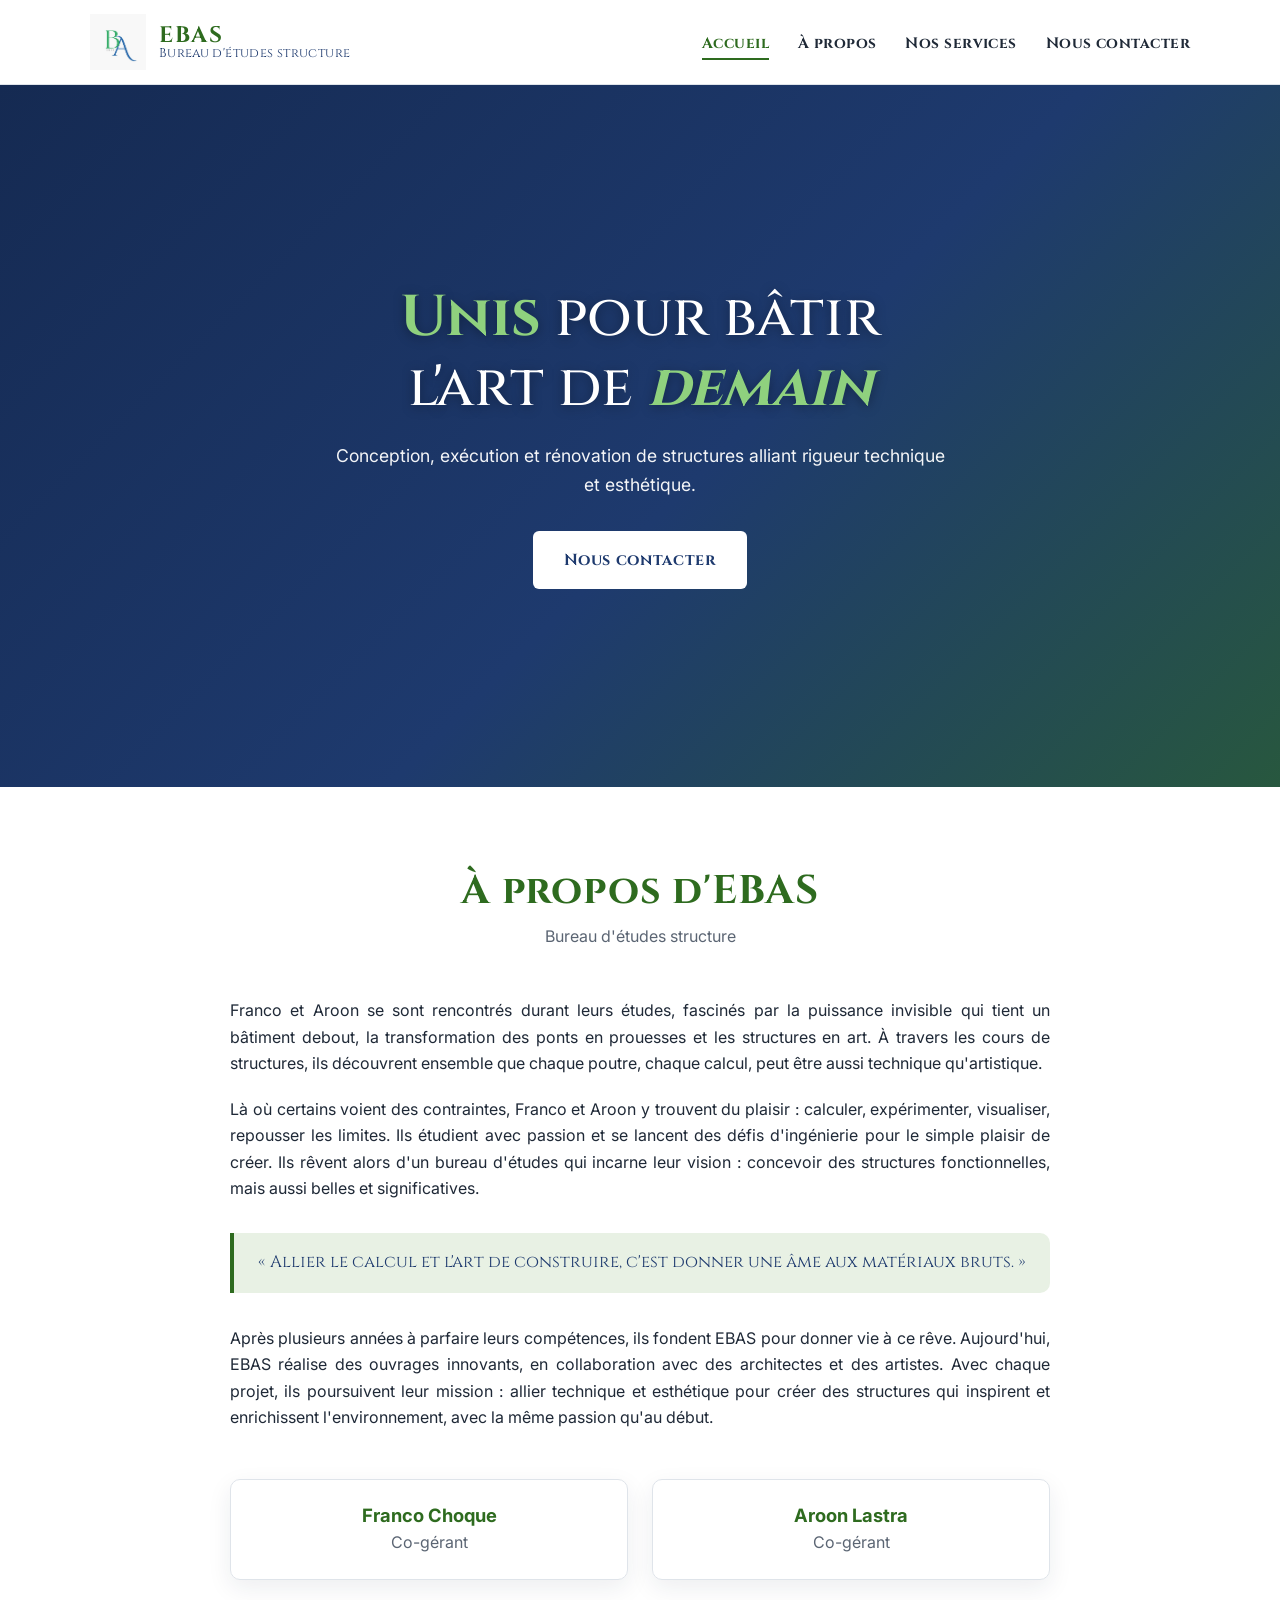
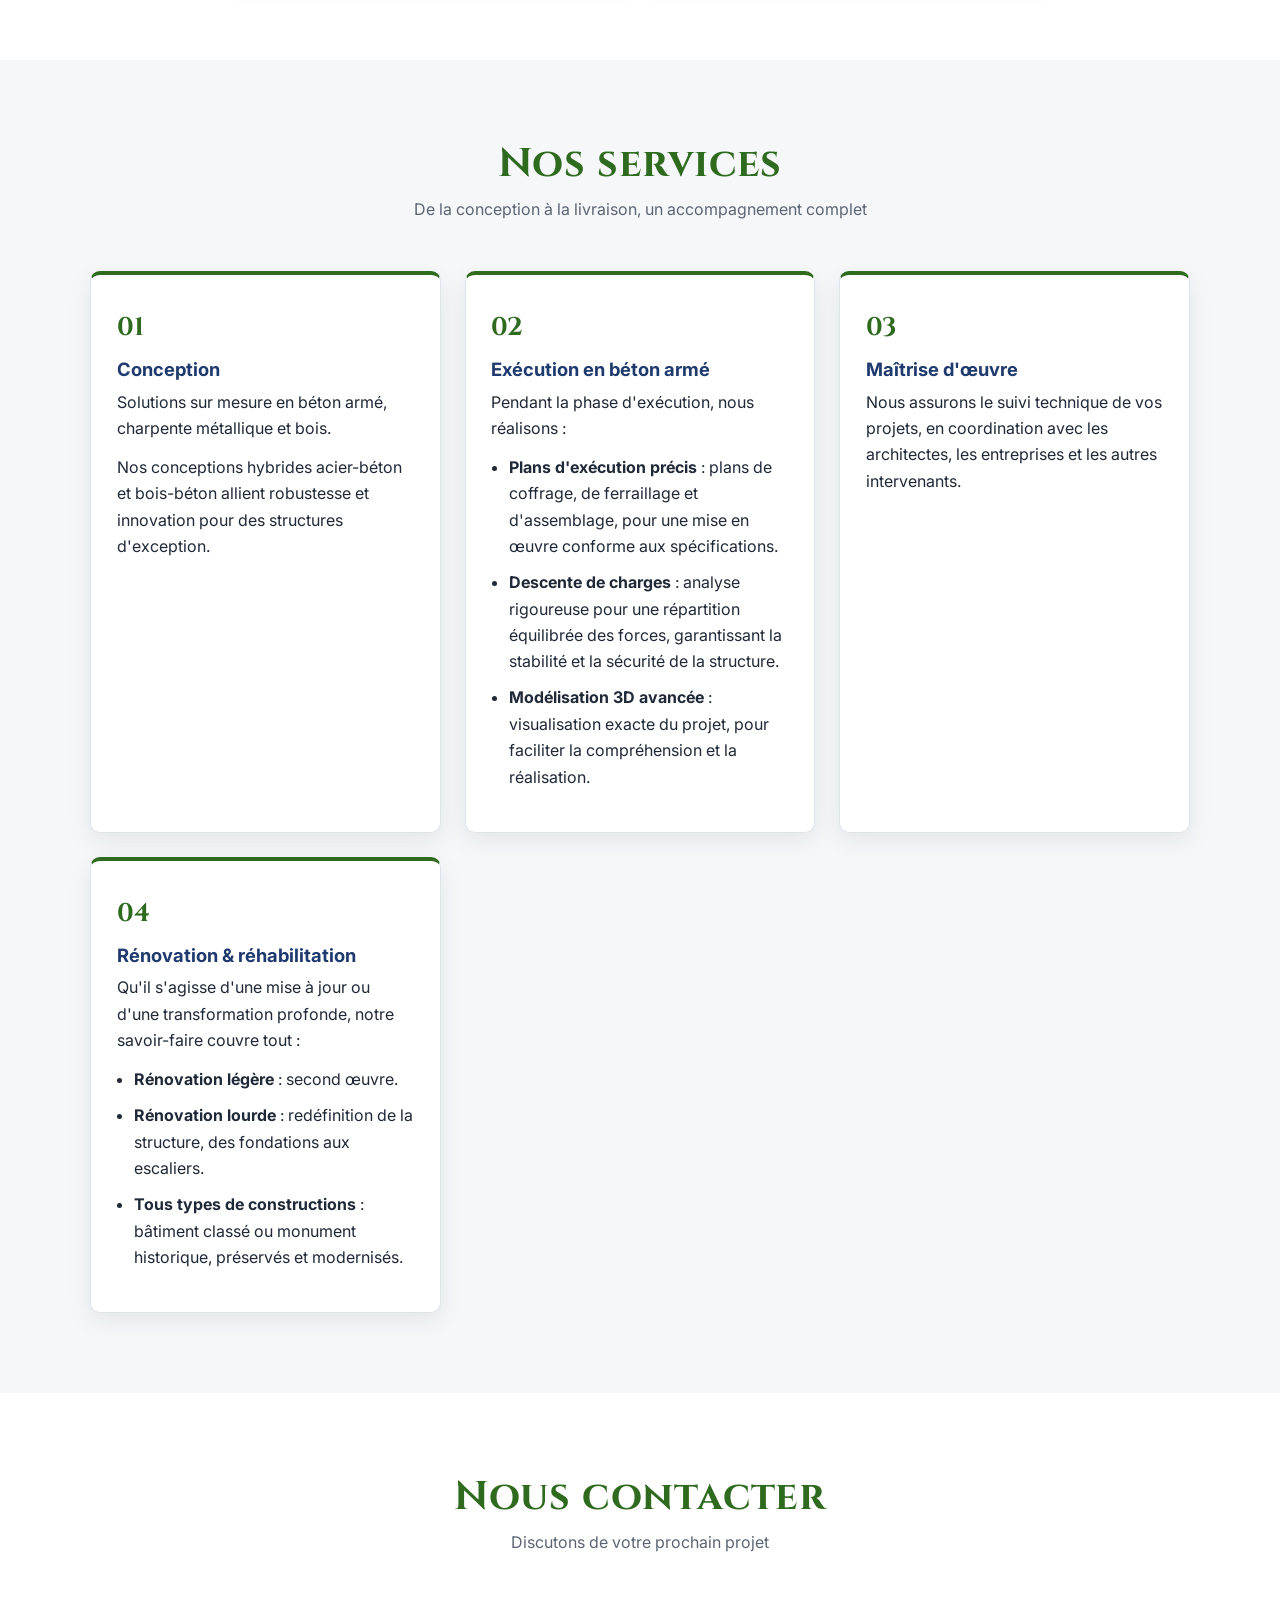
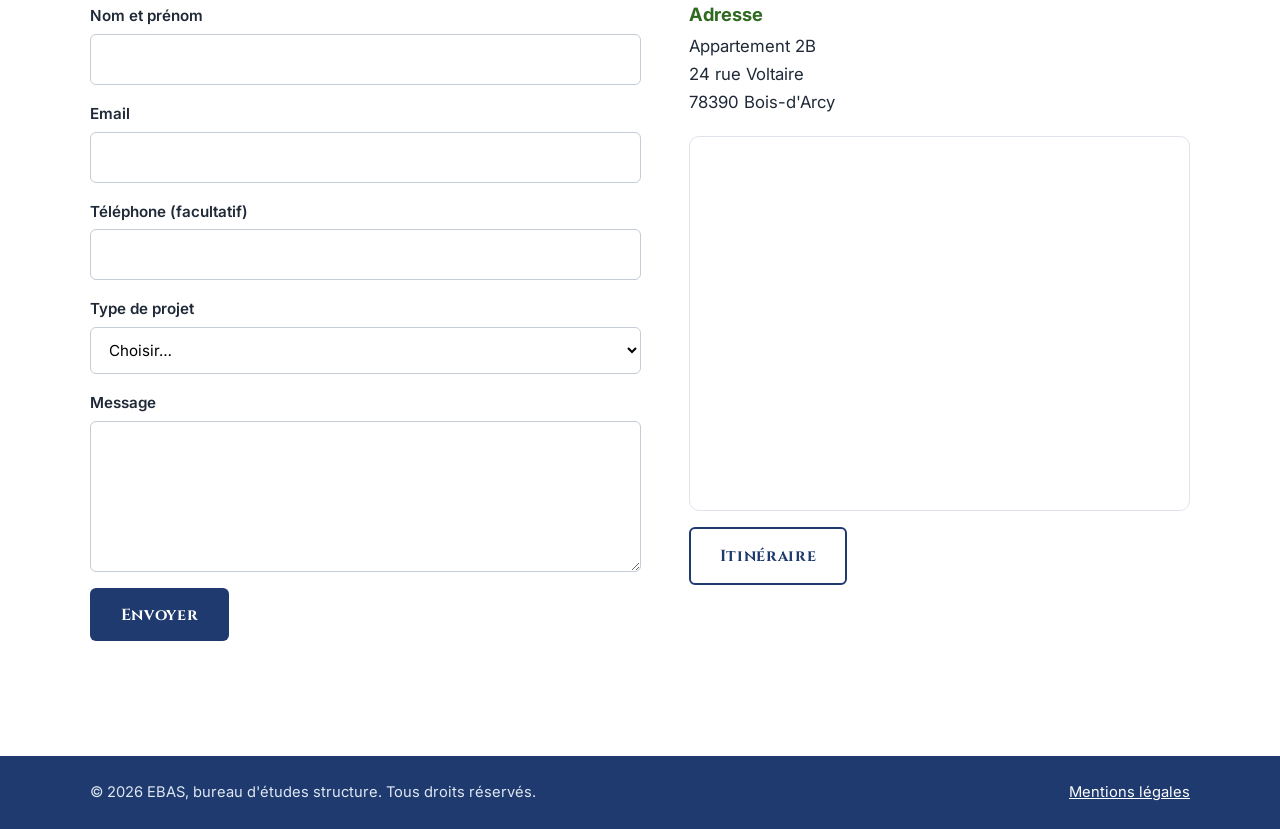
==== index.html @ 347c6ef4 "Refonte du site EBAS (bureau d'études structure) Site statique HTML/CSS/JS : accueil, à propos, serv" ====
<!DOCTYPE html>
<html lang="fr">
<head>
  <meta charset="UTF-8">
  <meta name="viewport" content="width=device-width, initial-scale=1.0">
  <title>EBAS | Bureau d'études structure – béton armé, charpente métallique et bois</title>
  <meta name="description" content="EBAS, bureau d'études structure : conception et exécution en béton armé, charpente métallique et bois, maîtrise d'œuvre, rénovation et réhabilitation.">
  <meta name="theme-color" content="#1e3a6e">
  <meta property="og:title" content="EBAS | Bureau d'études structure">
  <meta property="og:description" content="Conception, exécution, maîtrise d'œuvre, rénovation et réhabilitation de structures.">
  <meta property="og:type" content="website">
  <meta property="og:image" content="assets/logo-ebas.jpg">
  <link rel="icon" href="assets/logo-ebas.jpg">
  <link rel="preconnect" href="https://fonts.googleapis.com">
  <link rel="preconnect" href="https://fonts.gstatic.com" crossorigin>
  <link href="https://fonts.googleapis.com/css2?family=Cinzel:wght@500;700&family=Inter:wght@400;500;600&display=swap" rel="stylesheet">
  <link rel="stylesheet" href="css/style.css">
</head>
<body>

  <a class="skip-link" href="#contenu">Aller au contenu</a>

  <header class="site-header" id="haut">
    <div class="container header-inner">
      <a class="brand" href="#haut" aria-label="EBAS, retour en haut de page">
        <img src="assets/logo-ebas.jpg" alt="Logo EBAS" width="56" height="56">
        <span class="brand-text">
          <span class="brand-name">EBAS</span>
          <span class="brand-sub">Bureau d'études structure</span>
        </span>
      </a>

      <button class="nav-toggle" aria-expanded="false" aria-controls="menu" aria-label="Ouvrir le menu">
        <span></span><span></span><span></span>
      </button>

      <nav id="menu" class="site-nav" aria-label="Navigation principale">
        <ul>
          <li><a href="#intro">Accueil</a></li>
          <li><a href="#apropos">À propos</a></li>
          <li><a href="#services">Nos services</a></li>
          <li><a href="#contact">Nous contacter</a></li>
        </ul>
      </nav>
    </div>
  </header>

  <main id="contenu">

    <section class="hero" id="intro">
      <div class="container hero-content">
        <h1>
          <span class="accent">Unis</span> pour bâtir<br>
          l'art de <span class="accent italic">demain</span>
        </h1>
        <p class="hero-lead">Conception, exécution et rénovation de structures alliant rigueur technique et esthétique.</p>
        <a class="btn btn-primary" href="#contact">Nous contacter</a>
      </div>
    </section>

    <section class="section" id="apropos">
      <div class="container narrow">
        <h2 class="section-title">À propos d'EBAS</h2>
        <p class="section-sub">Bureau d'études structure</p>

        <div class="prose">
          <p>Franco et Aroon se sont rencontrés durant leurs études, fascinés par la puissance invisible qui tient un bâtiment debout, la transformation des ponts en prouesses et les structures en art. À travers les cours de structures, ils découvrent ensemble que chaque poutre, chaque calcul, peut être aussi technique qu'artistique.</p>
          <p>Là où certains voient des contraintes, Franco et Aroon y trouvent du plaisir : calculer, expérimenter, visualiser, repousser les limites. Ils étudient avec passion et se lancent des défis d'ingénierie pour le simple plaisir de créer. Ils rêvent alors d'un bureau d'études qui incarne leur vision : concevoir des structures fonctionnelles, mais aussi belles et significatives.</p>
          <blockquote>« Allier le calcul et l'art de construire, c'est donner une âme aux matériaux bruts. »</blockquote>
          <p>Après plusieurs années à parfaire leurs compétences, ils fondent EBAS pour donner vie à ce rêve. Aujourd'hui, EBAS réalise des ouvrages innovants, en collaboration avec des architectes et des artistes. Avec chaque projet, ils poursuivent leur mission : allier technique et esthétique pour créer des structures qui inspirent et enrichissent l'environnement, avec la même passion qu'au début.</p>
        </div>

        <div class="team">
          <article class="member">
            <h3>Franco Choque</h3>
            <p>Co-gérant</p>
          </article>
          <article class="member">
            <h3>Aroon Lastra</h3>
            <p>Co-gérant</p>
          </article>
        </div>
      </div>
    </section>

    <section class="section section-alt" id="services">
      <div class="container">
        <h2 class="section-title">Nos services</h2>
        <p class="section-sub">De la conception à la livraison, un accompagnement complet</p>

        <div class="cards">
          <article class="card">
            <div class="card-icon" aria-hidden="true">01</div>
            <h3>Conception</h3>
            <p>Solutions sur mesure en béton armé, charpente métallique et bois.</p>
            <p>Nos conceptions hybrides acier-béton et bois-béton allient robustesse et innovation pour des structures d'exception.</p>
          </article>

          <article class="card">
            <div class="card-icon" aria-hidden="true">02</div>
            <h3>Exécution en béton armé</h3>
            <p>Pendant la phase d'exécution, nous réalisons :</p>
            <ul>
              <li><strong>Plans d'exécution précis</strong> : plans de coffrage, de ferraillage et d'assemblage, pour une mise en œuvre conforme aux spécifications.</li>
              <li><strong>Descente de charges</strong> : analyse rigoureuse pour une répartition équilibrée des forces, garantissant la stabilité et la sécurité de la structure.</li>
              <li><strong>Modélisation 3D avancée</strong> : visualisation exacte du projet, pour faciliter la compréhension et la réalisation.</li>
            </ul>
          </article>

          <article class="card">
            <div class="card-icon" aria-hidden="true">03</div>
            <h3>Maîtrise d'œuvre</h3>
            <p>Nous assurons le suivi technique de vos projets, en coordination avec les architectes, les entreprises et les autres intervenants.</p>
          </article>

          <article class="card">
            <div class="card-icon" aria-hidden="true">04</div>
            <h3>Rénovation &amp; réhabilitation</h3>
            <p>Qu'il s'agisse d'une mise à jour ou d'une transformation profonde, notre savoir-faire couvre tout :</p>
            <ul>
              <li><strong>Rénovation légère</strong> : second œuvre.</li>
              <li><strong>Rénovation lourde</strong> : redéfinition de la structure, des fondations aux escaliers.</li>
              <li><strong>Tous types de constructions</strong> : bâtiment classé ou monument historique, préservés et modernisés.</li>
            </ul>
          </article>
        </div>
      </div>
    </section>

    <section class="section" id="contact">
      <div class="container">
        <h2 class="section-title">Nous contacter</h2>
        <p class="section-sub">Discutons de votre prochain projet</p>

        <div class="contact-grid">
          <form class="contact-form" action="https://formspree.io/f/VOTRE_ID" method="POST">
            <label>
              Nom et prénom
              <input type="text" name="nom" autocomplete="name" required>
            </label>
            <label>
              Email
              <input type="email" name="email" autocomplete="email" required>
            </label>
            <label>
              Téléphone (facultatif)
              <input type="tel" name="telephone" autocomplete="tel">
            </label>
            <label>
              Type de projet
              <select name="projet">
                <option value="">Choisir…</option>
                <option>Nouveau projet (conception)</option>
                <option>Exécution béton armé</option>
                <option>Maîtrise d'œuvre</option>
                <option>Rénovation / réhabilitation</option>
                <option>Autre</option>
              </select>
            </label>
            <label>
              Message
              <textarea name="message" rows="5" required></textarea>
            </label>
            <button type="submit" class="btn btn-primary">Envoyer</button>
            <p class="form-status" role="status" aria-live="polite"></p>
          </form>

          <aside class="contact-info">
            <h3>Adresse</h3>
            <address>
              Appartement 2B<br>
              24 rue Voltaire<br>
              78390 Bois-d'Arcy
            </address>
            <div class="map">
              <iframe
                title="Localisation d'EBAS sur Google Maps"
                src="https://www.google.com/maps?q=24+rue+Voltaire+78390+Bois-d%27Arcy&amp;output=embed"
                loading="lazy"
                referrerpolicy="no-referrer-when-downgrade"></iframe>
            </div>
            <a class="btn btn-outline" href="https://www.google.com/maps/search/?api=1&amp;query=24+rue+Voltaire+78390+Bois-d%27Arcy" target="_blank" rel="noopener">Itinéraire</a>
          </aside>
        </div>
      </div>
    </section>

  </main>

  <footer class="site-footer">
    <div class="container footer-inner">
      <p>© <span id="annee"></span> EBAS, bureau d'études structure. Tous droits réservés.</p>
      <p><a href="mentions-legales.html">Mentions légales</a></p>
    </div>
  </footer>

  <script src="js/main.js"></script>
</body>
</html>
---- css/style.css ----
:root {
  --navy: #1e3a6e;
  --navy-dark: #152a52;
  --green: #2e6b1f;
  --green-light: #e8f1e4;
  --text: #1f2937;
  --muted: #5b6573;
  --bg: #ffffff;
  --bg-alt: #f5f7f9;
  --border: #dfe4ea;
  --radius: 10px;
  --shadow: 0 8px 24px rgba(20, 35, 60, 0.08);
  --font-title: 'Cinzel', Georgia, 'Times New Roman', serif;
  --font-body: 'Inter', system-ui, -apple-system, 'Segoe UI', Roboto, Arial, sans-serif;
}

*,
*::before,
*::after { box-sizing: border-box; }

html { scroll-behavior: smooth; scroll-padding-top: 90px; }

body {
  margin: 0;
  font-family: var(--font-body);
  color: var(--text);
  background: var(--bg);
  line-height: 1.65;
  font-size: 1rem;
}

img { max-width: 100%; display: block; }
a { color: var(--navy); }
a:focus-visible, button:focus-visible, input:focus-visible, select:focus-visible, textarea:focus-visible {
  outline: 3px solid var(--green);
  outline-offset: 2px;
}

.skip-link {
  position: absolute;
  left: -999px;
  top: 0;
  background: var(--navy);
  color: #fff;
  padding: 0.5rem 1rem;
  z-index: 100;
}
.skip-link:focus { left: 1rem; top: 1rem; }

.container { width: min(1100px, 92%); margin: 0 auto; }
.narrow { width: min(820px, 92%); }

h1, h2, h3 { line-height: 1.2; margin: 0 0 0.5rem; }
h1, h2 { font-family: var(--font-title); font-weight: 700; }
h3 { font-size: 1.15rem; color: var(--navy); }

.section { padding: 5rem 0; }
.section-alt { background: var(--bg-alt); }

.section-title {
  text-align: center;
  color: var(--green);
  font-size: clamp(1.8rem, 3.5vw, 2.5rem);
  letter-spacing: 0.02em;
}
.section-sub {
  text-align: center;
  color: var(--muted);
  margin: 0 0 3rem;
}

/* Boutons */
.btn {
  display: inline-block;
  padding: 0.85rem 1.8rem;
  border-radius: 6px;
  font-family: var(--font-title);
  font-weight: 700;
  font-size: 1rem;
  text-decoration: none;
  letter-spacing: 0.04em;
  cursor: pointer;
  border: 2px solid transparent;
  transition: background 0.2s, color 0.2s, transform 0.1s;
}
.btn:active { transform: translateY(1px); }
.btn-primary { background: var(--navy); color: #fff; }
.btn-primary:hover { background: var(--navy-dark); }
.btn-outline { border-color: var(--navy); color: var(--navy); background: transparent; }
.btn-outline:hover { background: var(--navy); color: #fff; }

/* En-tête */
.site-header {
  position: sticky;
  top: 0;
  z-index: 50;
  background: rgba(255, 255, 255, 0.97);
  backdrop-filter: blur(6px);
  border-bottom: 1px solid var(--border);
}
.header-inner {
  display: flex;
  align-items: center;
  justify-content: space-between;
  min-height: 84px;
}
.brand {
  display: flex;
  align-items: center;
  gap: 0.8rem;
  text-decoration: none;
  color: inherit;
}
.brand img { width: 56px; height: 56px; object-fit: contain; }
.brand-text { display: flex; flex-direction: column; line-height: 1.1; }
.brand-name {
  font-family: var(--font-title);
  font-weight: 700;
  font-size: 1.4rem;
  color: var(--green);
  letter-spacing: 0.08em;
}
.brand-sub {
  font-family: var(--font-title);
  font-size: 0.8rem;
  color: var(--navy);
  letter-spacing: 0.03em;
}

.site-nav ul {
  list-style: none;
  margin: 0;
  padding: 0;
  display: flex;
  gap: 1.8rem;
}
.site-nav a {
  text-decoration: none;
  font-family: var(--font-title);
  font-weight: 700;
  color: var(--text);
  font-size: 0.95rem;
  letter-spacing: 0.03em;
  padding: 0.3rem 0;
  border-bottom: 2px solid transparent;
}
.site-nav a:hover,
.site-nav a.active { color: var(--green); border-bottom-color: var(--green); }

.nav-toggle {
  display: none;
  background: none;
  border: none;
  padding: 0.5rem;
  cursor: pointer;
  flex-direction: column;
  gap: 5px;
}
.nav-toggle span {
  display: block;
  width: 28px;
  height: 3px;
  background: var(--text);
  border-radius: 2px;
  transition: transform 0.2s, opacity 0.2s;
}
.nav-toggle[aria-expanded="true"] span:nth-child(1) { transform: translateY(8px) rotate(45deg); }
.nav-toggle[aria-expanded="true"] span:nth-child(2) { opacity: 0; }
.nav-toggle[aria-expanded="true"] span:nth-child(3) { transform: translateY(-8px) rotate(-45deg); }

/* Accueil */
.hero {
  position: relative;
  min-height: 78vh;
  display: flex;
  align-items: center;
  color: #fff;
  background:
    linear-gradient(135deg, var(--navy-dark) 0%, var(--navy) 55%, var(--green) 130%);
  text-align: center;
}
.hero-content { padding: 4rem 0; }
.hero h1 {
  font-size: clamp(2rem, 5.5vw, 3.6rem);
  font-weight: 500;
  margin-bottom: 1.2rem;
  text-shadow: 0 2px 12px rgba(0, 0, 0, 0.35);
}
.hero .accent { color: #8fd17e; font-weight: 700; }
.hero .italic { font-style: italic; }
.hero-lead {
  max-width: 620px;
  margin: 0 auto 2rem;
  font-size: 1.1rem;
  opacity: 0.95;
}
.hero .btn-primary { background: #fff; color: var(--navy); }
.hero .btn-primary:hover { background: var(--green-light); }

/* À propos */
.prose p { margin: 0 0 1.2rem; text-align: justify; }
.prose blockquote {
  margin: 2rem 0;
  padding: 1rem 1.5rem;
  border-left: 4px solid var(--green);
  background: var(--green-light);
  font-family: var(--font-title);
  font-size: 1.05rem;
  color: var(--navy);
  border-radius: 0 var(--radius) var(--radius) 0;
}
.team {
  display: grid;
  grid-template-columns: repeat(auto-fit, minmax(220px, 1fr));
  gap: 1.5rem;
  margin-top: 3rem;
}
.member {
  text-align: center;
  padding: 1.5rem;
  border: 1px solid var(--border);
  border-radius: var(--radius);
  box-shadow: var(--shadow);
}
.member h3 { color: var(--green); margin-bottom: 0.2rem; }
.member p { margin: 0; color: var(--muted); }

/* Services */
.cards {
  display: grid;
  grid-template-columns: repeat(auto-fit, minmax(260px, 1fr));
  gap: 1.5rem;
}
.card {
  background: #fff;
  border: 1px solid var(--border);
  border-radius: var(--radius);
  padding: 2rem 1.6rem;
  box-shadow: var(--shadow);
  border-top: 4px solid var(--green);
}
.card-icon {
  font-family: var(--font-title);
  color: var(--green);
  font-size: 1.6rem;
  font-weight: 700;
  margin-bottom: 0.6rem;
}
.card p { color: var(--text); margin: 0 0 0.8rem; }
.card ul { padding-left: 1.1rem; margin: 0; }
.card li { margin-bottom: 0.6rem; }

/* Contact */
.contact-grid {
  display: grid;
  grid-template-columns: 1.1fr 1fr;
  gap: 3rem;
  align-items: start;
}
.contact-form { display: grid; gap: 1rem; }
.contact-form label {
  display: grid;
  gap: 0.35rem;
  font-weight: 600;
  font-size: 0.95rem;
}
.contact-form input,
.contact-form select,
.contact-form textarea {
  font: inherit;
  font-weight: 400;
  padding: 0.75rem 0.9rem;
  border: 1px solid #c5ccd6;
  border-radius: 6px;
  background: #fff;
  width: 100%;
}
.contact-form textarea { resize: vertical; }
.contact-form button { justify-self: start; cursor: pointer; }
.form-status { margin: 0; min-height: 1.2em; font-weight: 600; }
.form-status.ok { color: var(--green); }
.form-status.error { color: #b42318; }

.contact-info h3 { color: var(--green); }
.contact-info address { font-style: normal; margin-bottom: 1.2rem; font-size: 1.05rem; }
.map {
  border-radius: var(--radius);
  overflow: hidden;
  border: 1px solid var(--border);
  margin-bottom: 1rem;
  aspect-ratio: 4 / 3;
}
.map iframe { width: 100%; height: 100%; border: 0; display: block; }

/* Pied de page */
.site-footer {
  background: var(--navy);
  color: #dfe7f3;
  padding: 1.5rem 0;
  font-size: 0.92rem;
}
.footer-inner {
  display: flex;
  justify-content: space-between;
  flex-wrap: wrap;
  gap: 0.5rem;
}
.site-footer p { margin: 0; }
.site-footer a { color: #fff; }

/* Responsive */
@media (max-width: 860px) {
  .nav-toggle { display: flex; }
  .site-nav {
    position: absolute;
    top: 100%;
    left: 0;
    right: 0;
    background: #fff;
    border-bottom: 1px solid var(--border);
    box-shadow: var(--shadow);
    display: none;
  }
  .site-nav.open { display: block; }
  .site-nav ul { flex-direction: column; gap: 0; padding: 0.5rem 0; }
  .site-nav a { display: block; padding: 0.9rem 4%; border-bottom: none; }
  .contact-grid { grid-template-columns: 1fr; }
  .section { padding: 3.5rem 0; }
  .prose p { text-align: left; }
  .brand-sub { display: none; }
}

@media (prefers-reduced-motion: reduce) {
  html { scroll-behavior: auto; }
  * { transition: none !important; }
}
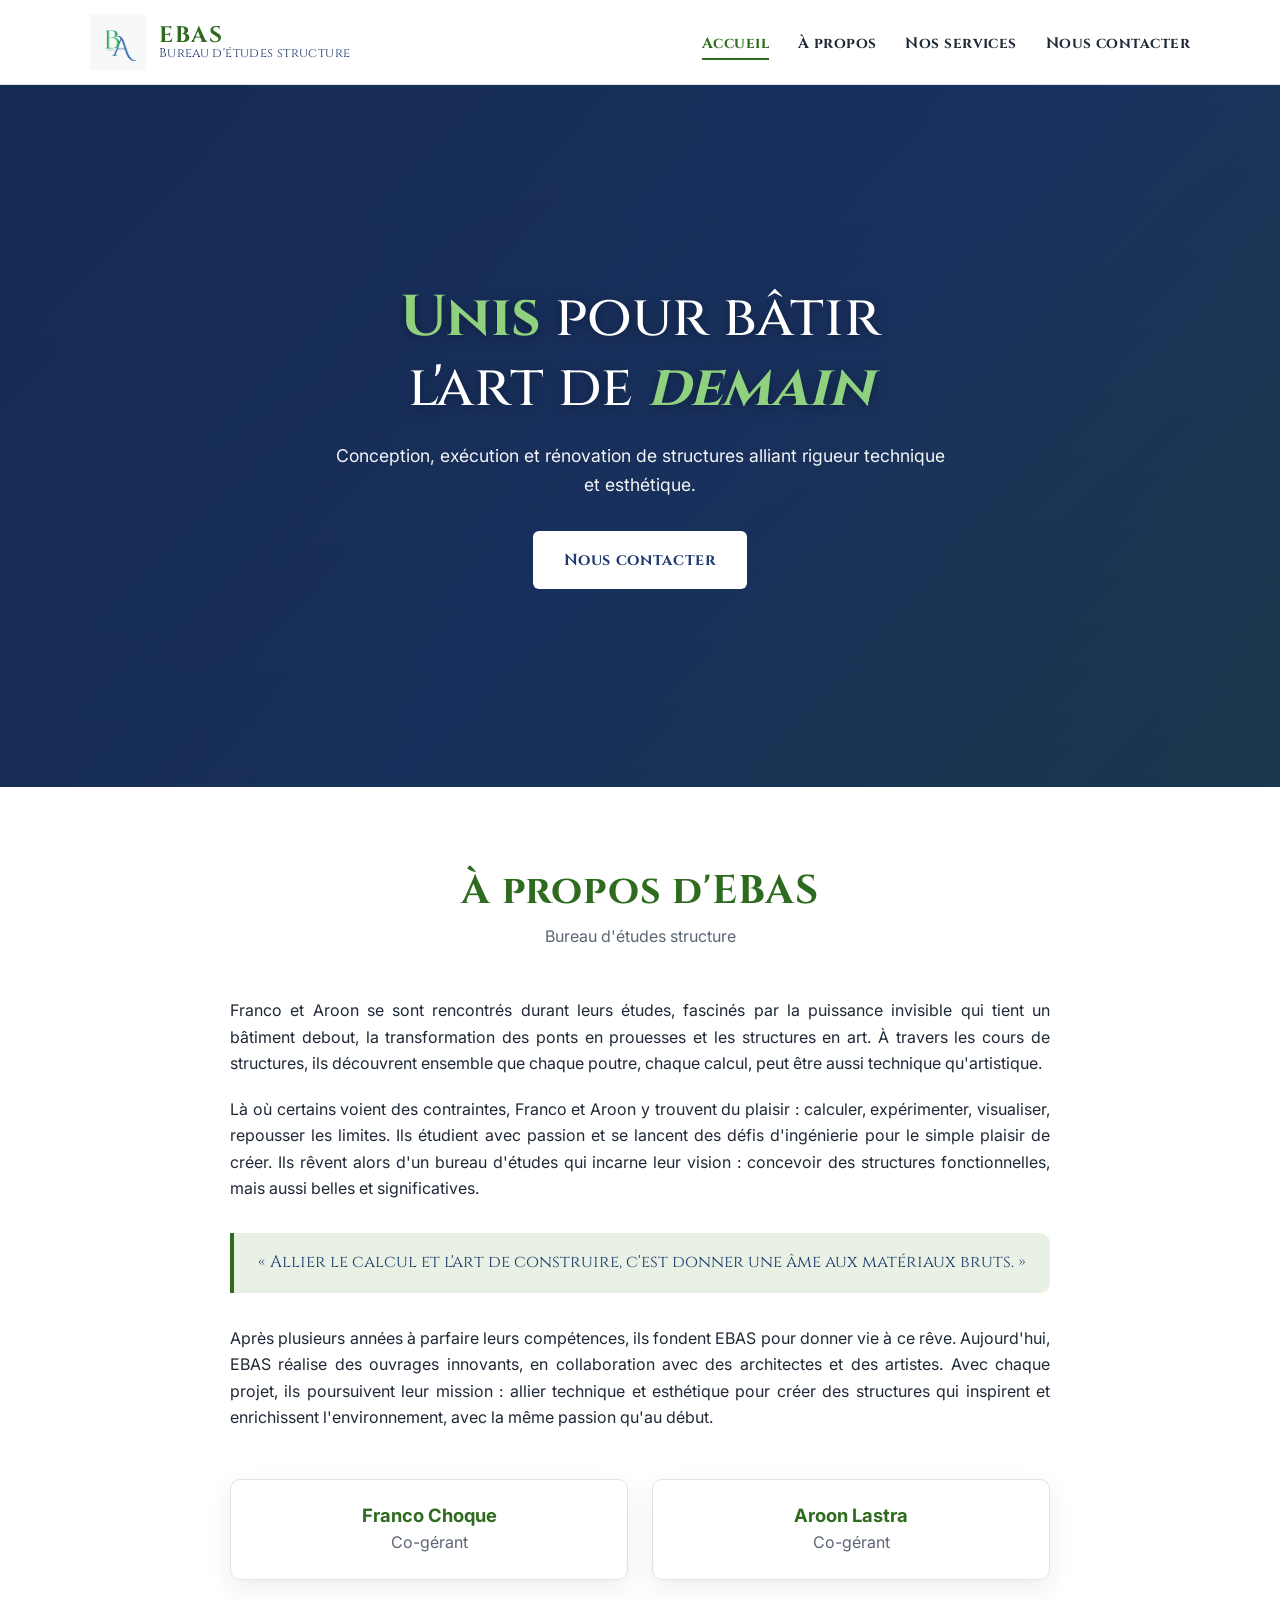
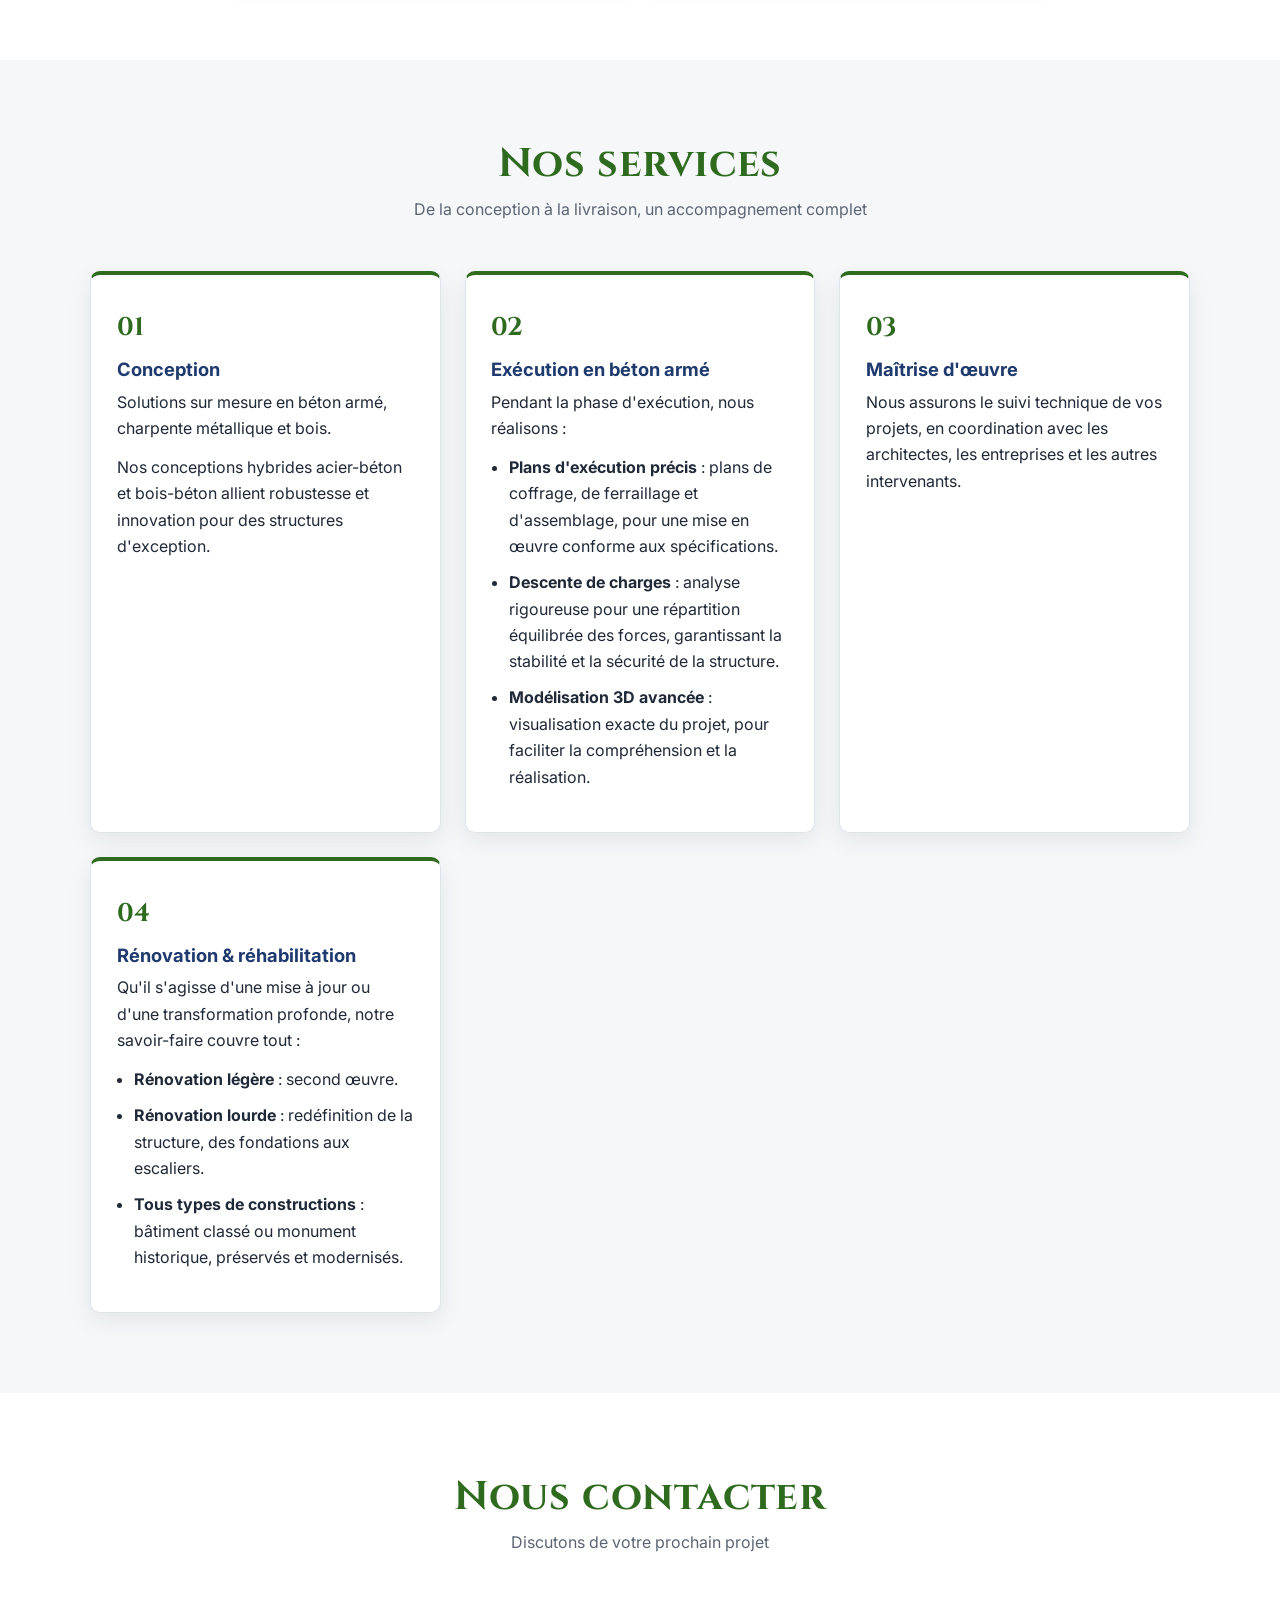
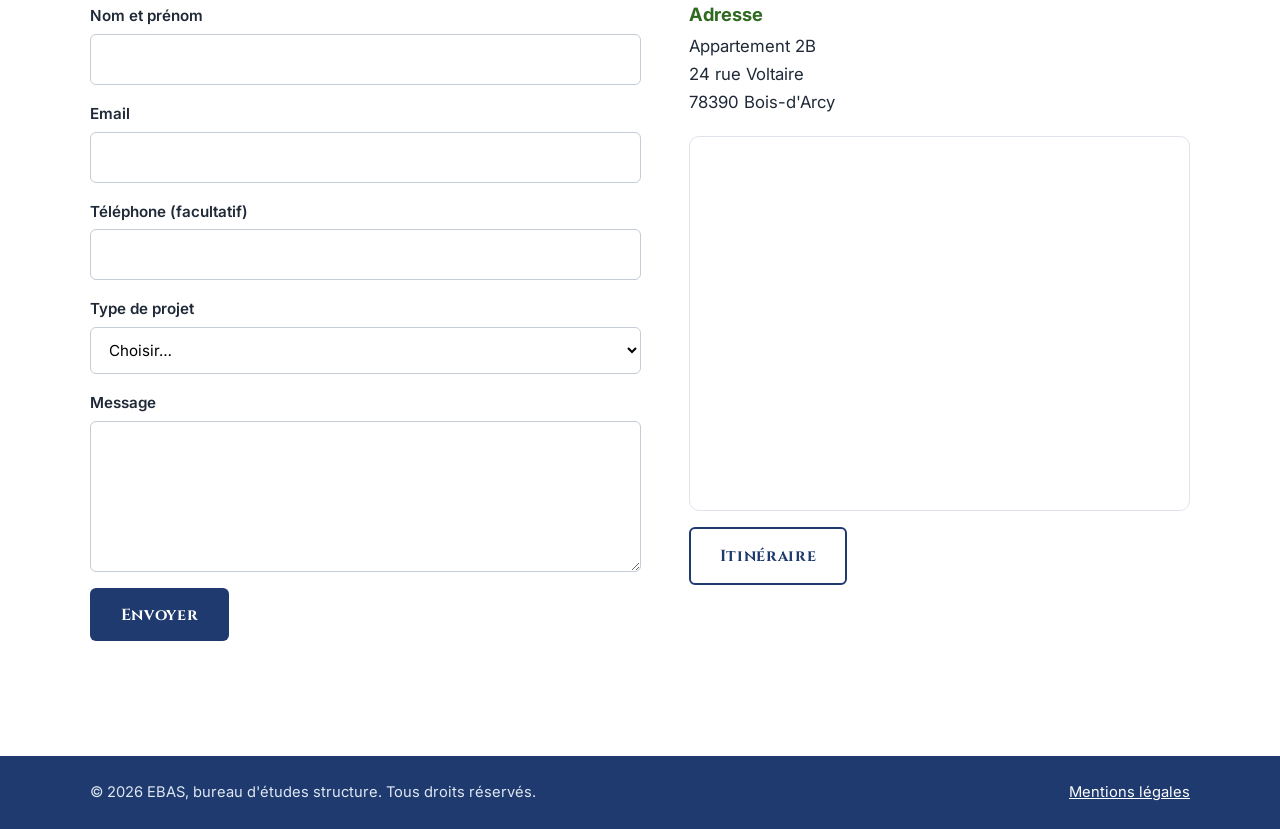
==== commit b3090c16: "Accueil : emplacement pour une vidéo de fond Ajout d'un élément <video> (assets/hero.mp4) en fond de" ====
--- a/index.html
+++ b/index.html
@@ -48,6 +48,10 @@
   <main id="contenu">
 
     <section class="hero" id="intro">
+      <video class="hero-video" autoplay muted loop playsinline preload="metadata" aria-hidden="true" tabindex="-1">
+        <source src="assets/hero.mp4" type="video/mp4">
+      </video>
+      <div class="hero-shade" aria-hidden="true"></div>
       <div class="container hero-content">
         <h1>
           <span class="accent">Unis</span> pour bâtir<br>
--- a/css/style.css
+++ b/css/style.css
@@ -178,8 +178,26 @@
   background:
     linear-gradient(135deg, var(--navy-dark) 0%, var(--navy) 55%, var(--green) 130%);
   text-align: center;
-}
-.hero-content { padding: 4rem 0; }
+  overflow: hidden;
+}
+.hero-video {
+  position: absolute;
+  inset: 0;
+  width: 100%;
+  height: 100%;
+  object-fit: cover;
+  z-index: 0;
+}
+.hero-shade {
+  position: absolute;
+  inset: 0;
+  z-index: 1;
+  background: linear-gradient(rgba(21, 42, 82, 0.55), rgba(21, 42, 82, 0.7));
+}
+.hero-content { position: relative; z-index: 2; padding: 4rem 0; }
+@media (prefers-reduced-motion: reduce) {
+  .hero-video { display: none; }
+}
 .hero h1 {
   font-size: clamp(2rem, 5.5vw, 3.6rem);
   font-weight: 500;
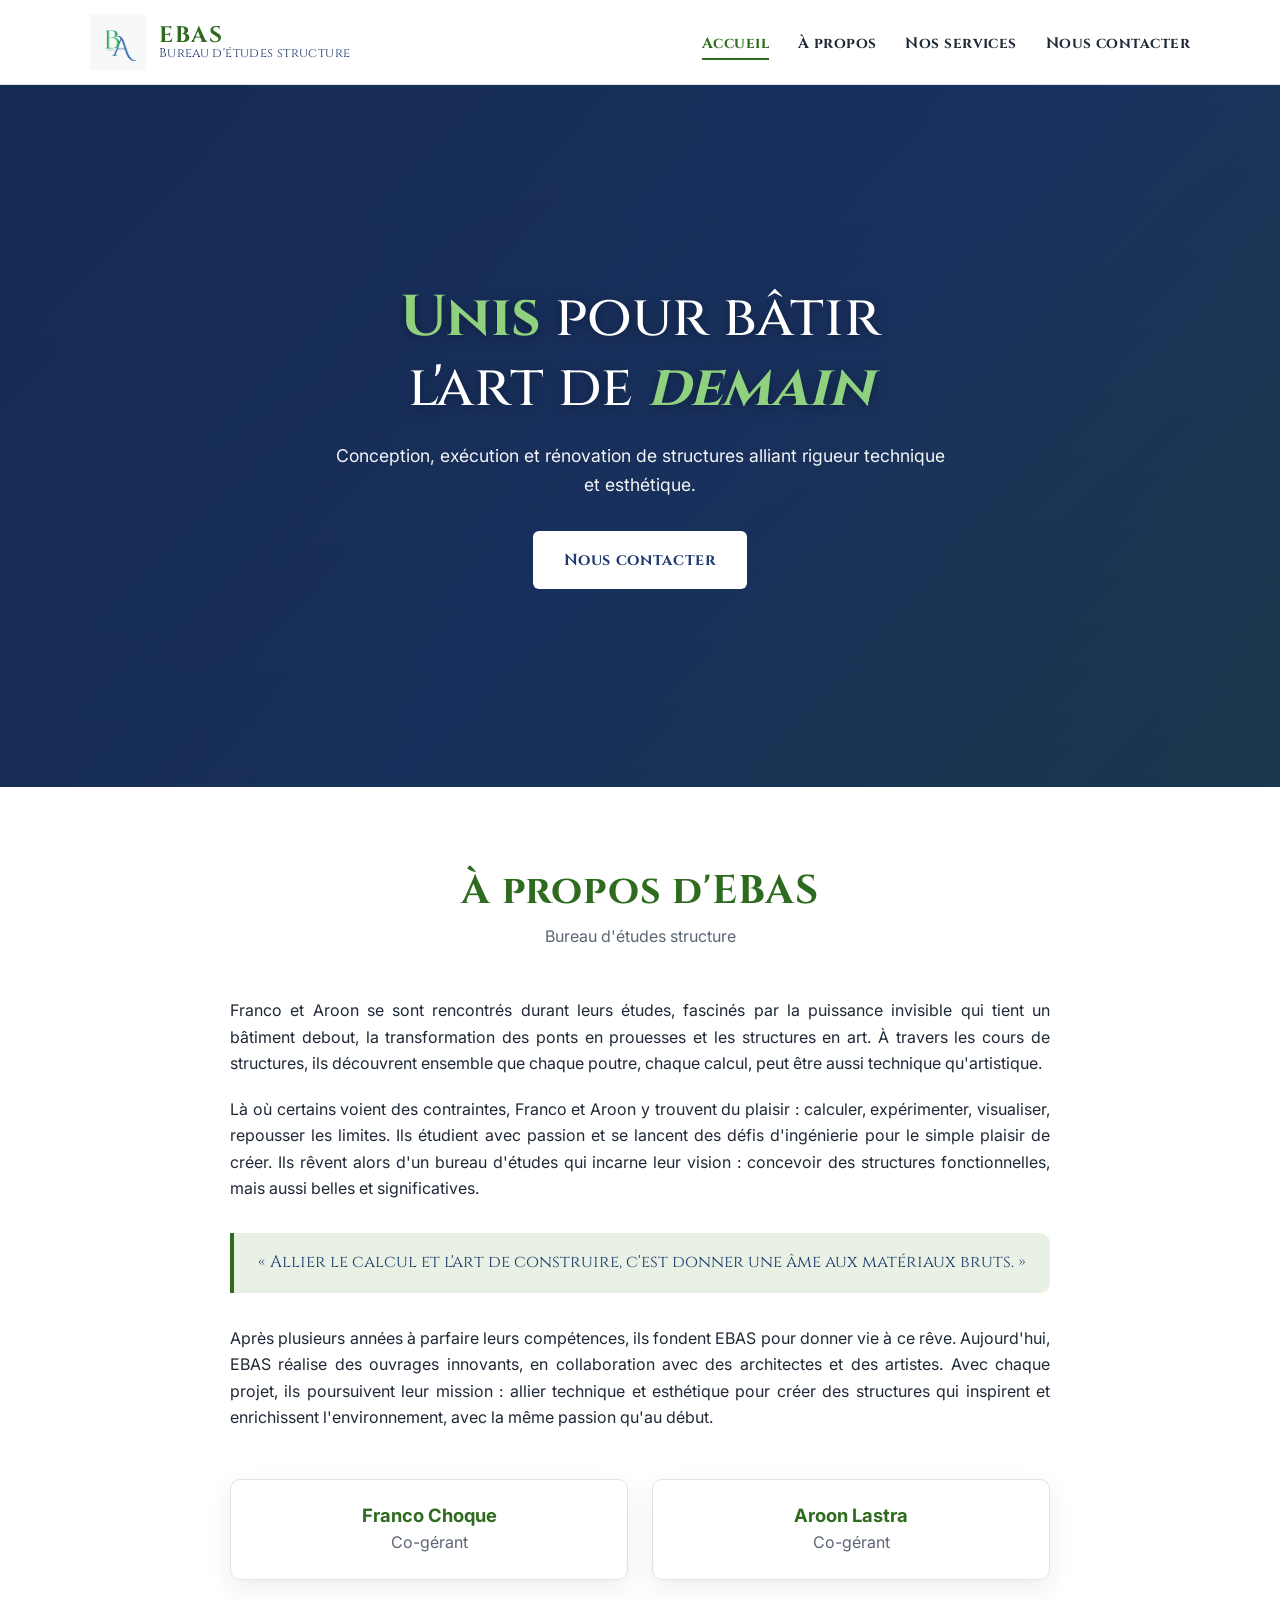
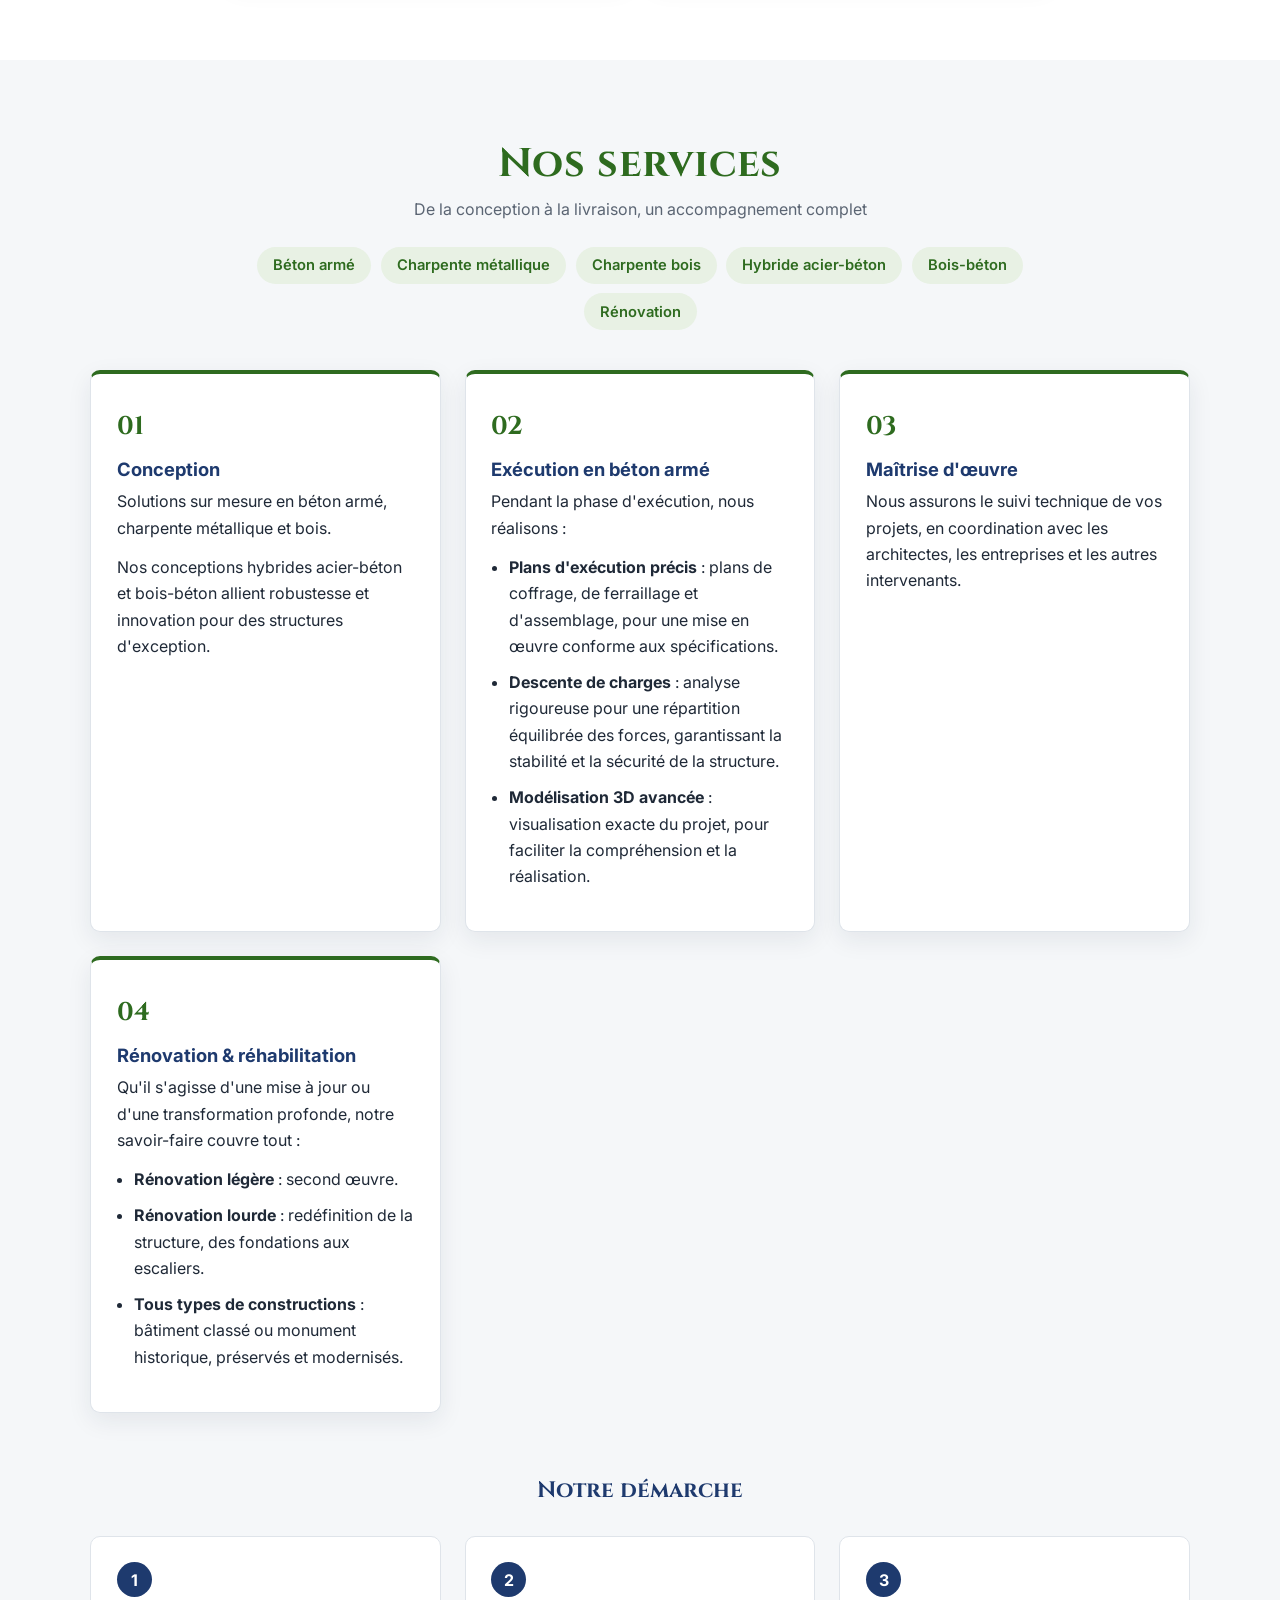
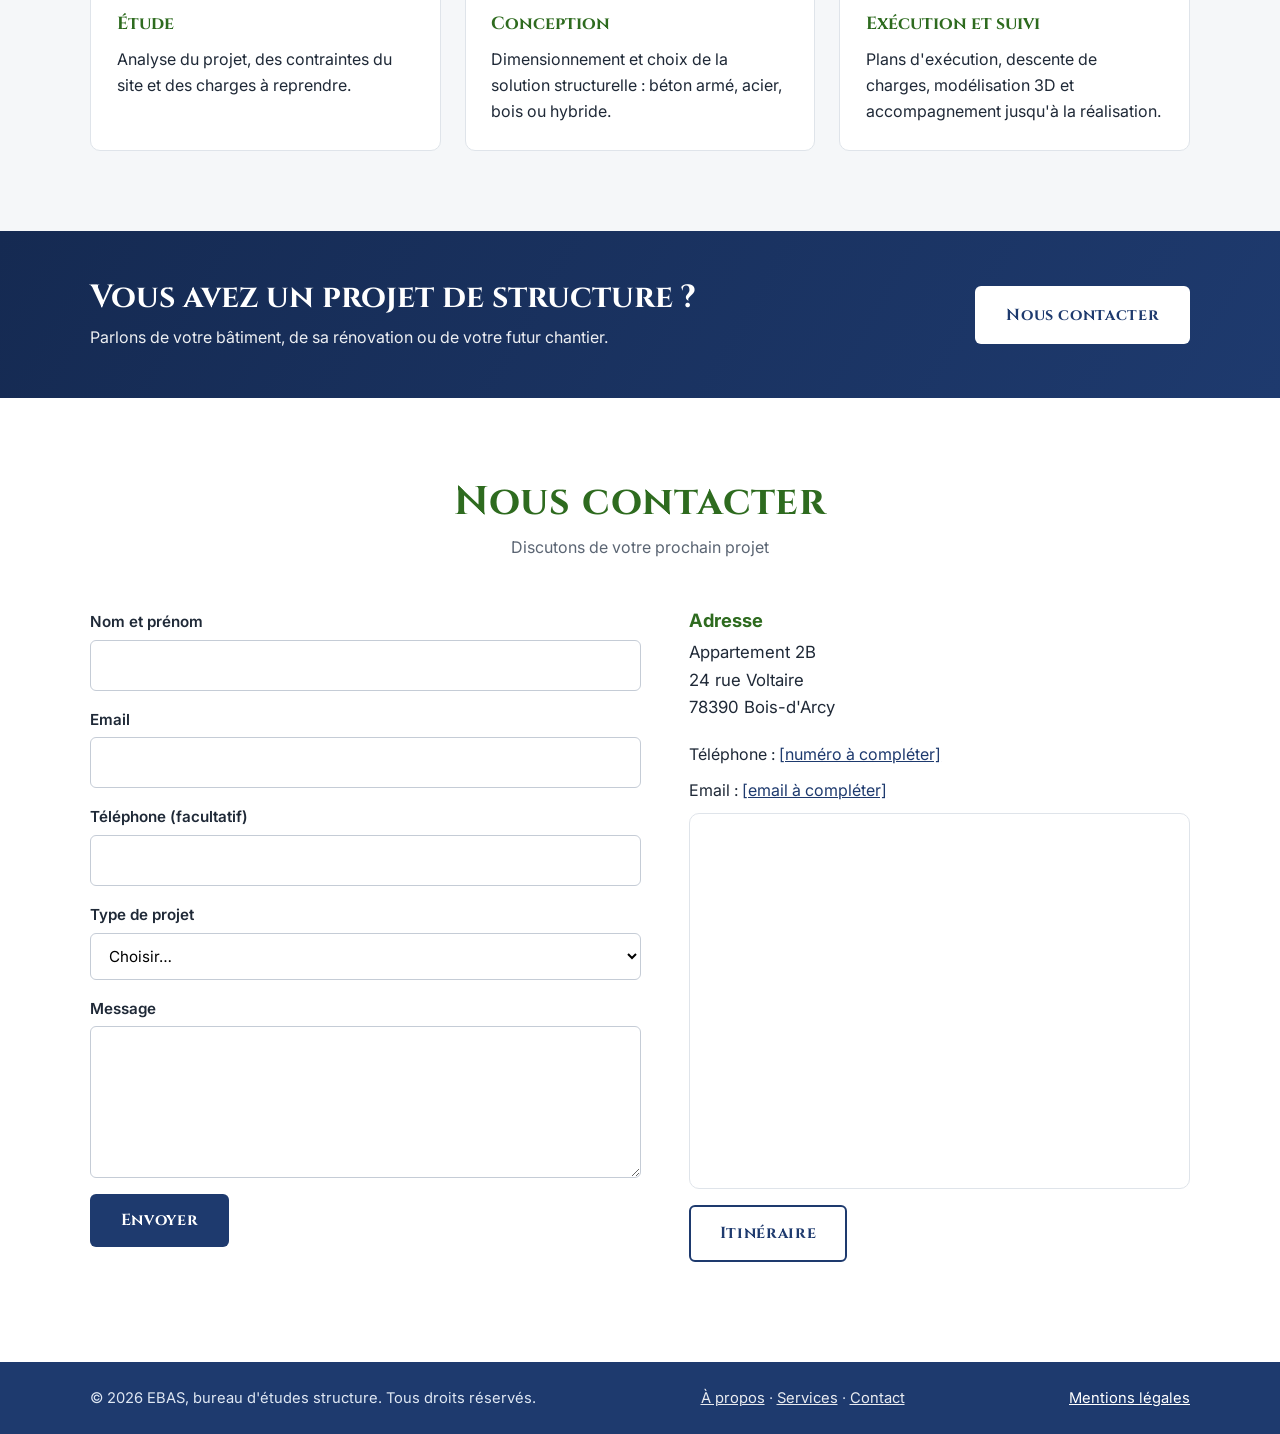
==== commit 54f3c67e: "Accueil et services : démarche en 3 étapes, matériaux, bandeau d'appel à l'action Inspiré de la stru" ====
--- a/index.html
+++ b/index.html
@@ -92,6 +92,15 @@
         <h2 class="section-title">Nos services</h2>
         <p class="section-sub">De la conception à la livraison, un accompagnement complet</p>
 
+        <ul class="chips" aria-label="Matériaux et domaines">
+          <li>Béton armé</li>
+          <li>Charpente métallique</li>
+          <li>Charpente bois</li>
+          <li>Hybride acier-béton</li>
+          <li>Bois-béton</li>
+          <li>Rénovation</li>
+        </ul>
+
         <div class="cards">
           <article class="card">
             <div class="card-icon" aria-hidden="true">01</div>
@@ -128,6 +137,35 @@
             </ul>
           </article>
         </div>
+
+        <h3 class="subhead">Notre démarche</h3>
+        <ol class="steps">
+          <li class="step">
+            <span class="step-num">1</span>
+            <h4>Étude</h4>
+            <p>Analyse du projet, des contraintes du site et des charges à reprendre.</p>
+          </li>
+          <li class="step">
+            <span class="step-num">2</span>
+            <h4>Conception</h4>
+            <p>Dimensionnement et choix de la solution structurelle : béton armé, acier, bois ou hybride.</p>
+          </li>
+          <li class="step">
+            <span class="step-num">3</span>
+            <h4>Exécution et suivi</h4>
+            <p>Plans d'exécution, descente de charges, modélisation 3D et accompagnement jusqu'à la réalisation.</p>
+          </li>
+        </ol>
+      </div>
+    </section>
+
+    <section class="cta-band" aria-labelledby="cta-titre">
+      <div class="container cta-inner">
+        <div>
+          <h2 id="cta-titre">Vous avez un projet de structure ?</h2>
+          <p>Parlons de votre bâtiment, de sa rénovation ou de votre futur chantier.</p>
+        </div>
+        <a class="btn btn-light" href="#contact">Nous contacter</a>
       </div>
     </section>
 
@@ -176,6 +214,8 @@
               24 rue Voltaire<br>
               78390 Bois-d'Arcy
             </address>
+            <p class="contact-line">Téléphone : <a href="tel:+33000000000">[numéro à compléter]</a></p>
+            <p class="contact-line">Email : <a href="mailto:contact@votre-domaine.fr">[email à compléter]</a></p>
             <div class="map">
               <iframe
                 title="Localisation d'EBAS sur Google Maps"
@@ -194,6 +234,7 @@
   <footer class="site-footer">
     <div class="container footer-inner">
       <p>© <span id="annee"></span> EBAS, bureau d'études structure. Tous droits réservés.</p>
+      <p class="footer-links"><a href="#apropos">À propos</a> · <a href="#services">Services</a> · <a href="#contact">Contact</a></p>
       <p><a href="mentions-legales.html">Mentions légales</a></p>
     </div>
   </footer>
--- a/css/style.css
+++ b/css/style.css
@@ -325,6 +325,94 @@
 }
 .site-footer p { margin: 0; }
 .site-footer a { color: #fff; }
+
+/* Matériaux */
+.chips {
+  list-style: none;
+  padding: 0;
+  margin: -1.5rem auto 2.5rem;
+  display: flex;
+  flex-wrap: wrap;
+  justify-content: center;
+  gap: 0.6rem;
+  max-width: 820px;
+}
+.chips li {
+  padding: 0.4rem 1rem;
+  border-radius: 999px;
+  background: var(--green-light);
+  color: var(--green);
+  font-weight: 600;
+  font-size: 0.92rem;
+}
+
+/* Démarche */
+.subhead {
+  font-family: var(--font-title);
+  text-align: center;
+  color: var(--navy);
+  font-size: 1.4rem;
+  margin: 4rem 0 2rem;
+}
+.steps {
+  list-style: none;
+  padding: 0;
+  margin: 0;
+  display: grid;
+  grid-template-columns: repeat(auto-fit, minmax(240px, 1fr));
+  gap: 1.5rem;
+  counter-reset: none;
+}
+.step {
+  background: #fff;
+  border: 1px solid var(--border);
+  border-radius: var(--radius);
+  padding: 1.6rem;
+  text-align: left;
+}
+.step-num {
+  display: inline-grid;
+  place-items: center;
+  width: 2.2rem;
+  height: 2.2rem;
+  border-radius: 50%;
+  background: var(--navy);
+  color: #fff;
+  font-weight: 700;
+  margin-bottom: 0.8rem;
+}
+.step h4 {
+  font-family: var(--font-title);
+  color: var(--green);
+  font-size: 1.1rem;
+  margin: 0 0 0.4rem;
+}
+.step p { margin: 0; color: var(--text); }
+
+/* Bandeau d'appel à l'action */
+.cta-band {
+  background: linear-gradient(120deg, var(--navy-dark), var(--navy));
+  color: #fff;
+  padding: 3rem 0;
+}
+.cta-inner {
+  display: flex;
+  align-items: center;
+  justify-content: space-between;
+  flex-wrap: wrap;
+  gap: 1.5rem;
+}
+.cta-band h2 {
+  font-family: var(--font-title);
+  font-size: clamp(1.4rem, 3vw, 2rem);
+  margin-bottom: 0.4rem;
+}
+.cta-band p { margin: 0; opacity: 0.92; }
+.btn-light { background: #fff; color: var(--navy); }
+.btn-light:hover { background: var(--green-light); }
+
+.contact-line { margin: 0 0 0.6rem; }
+.footer-links { opacity: 0.9; }
 
 /* Responsive */
 @media (max-width: 860px) {
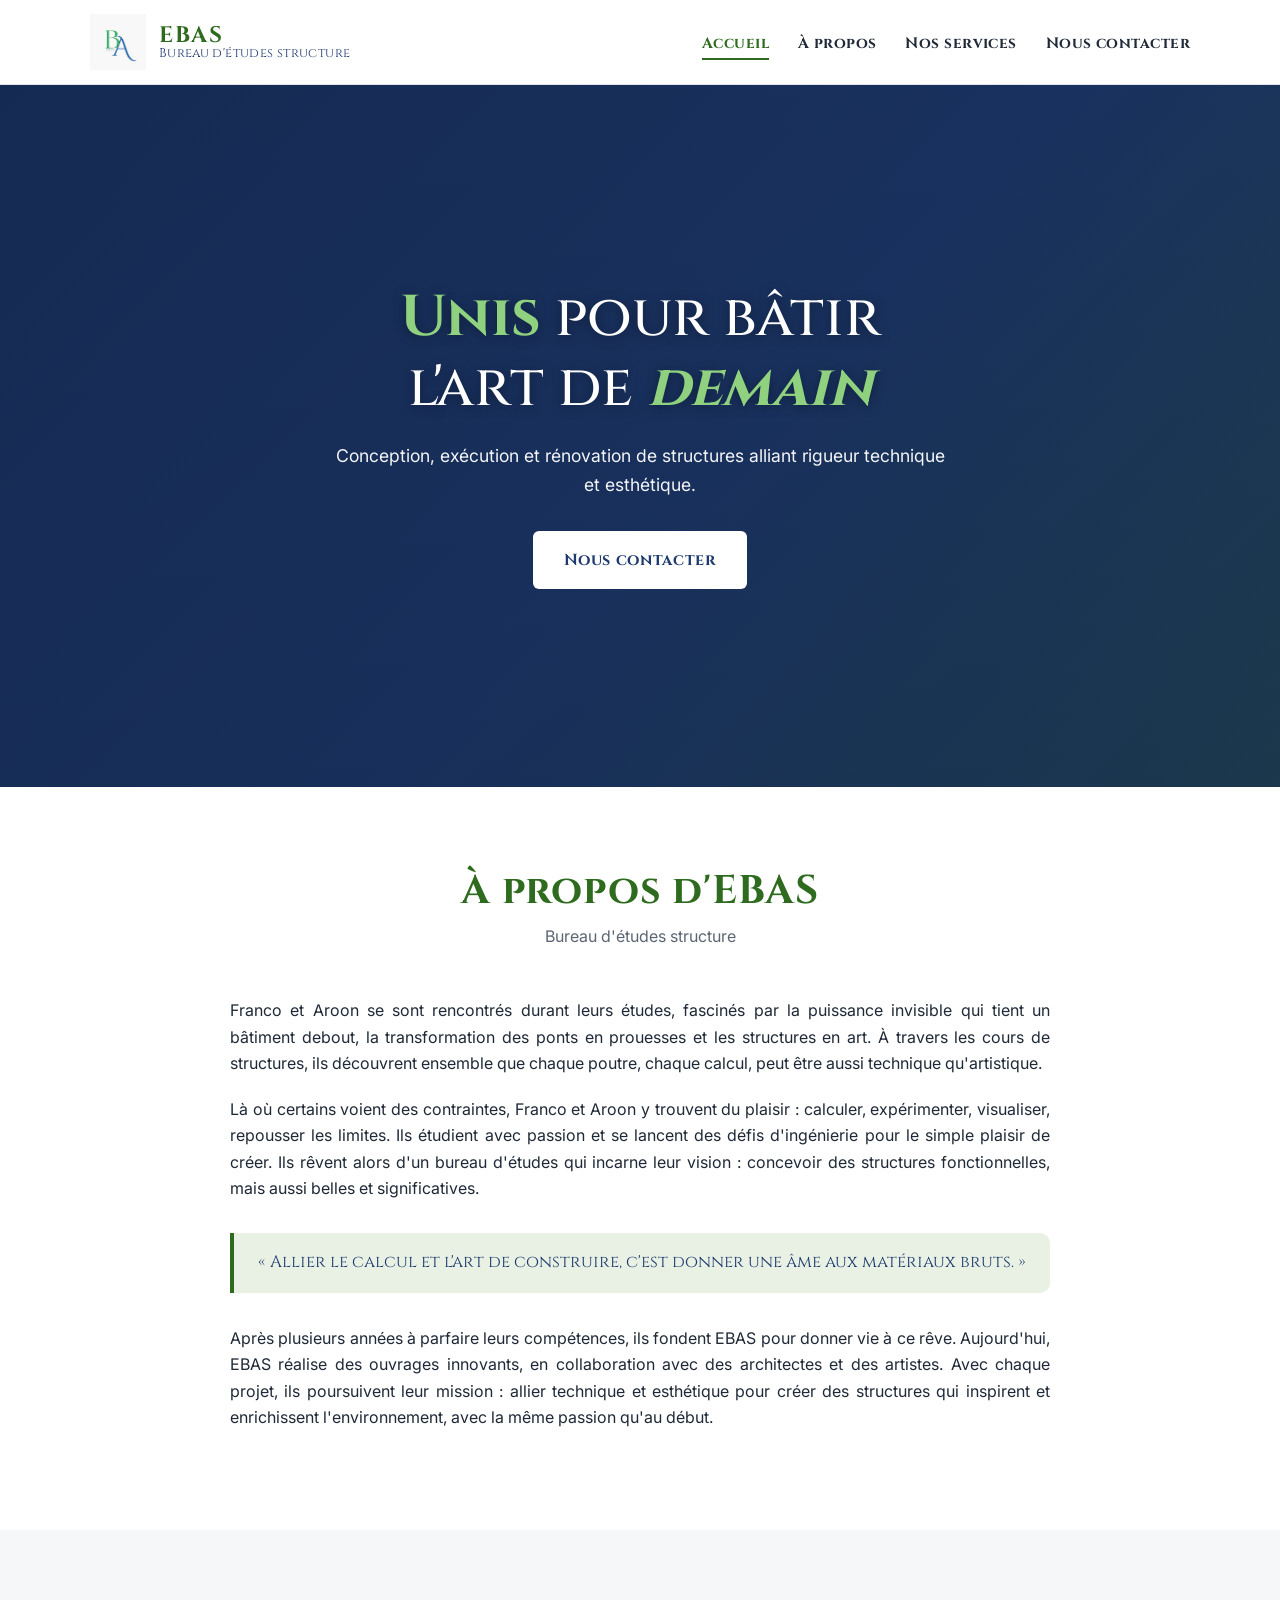
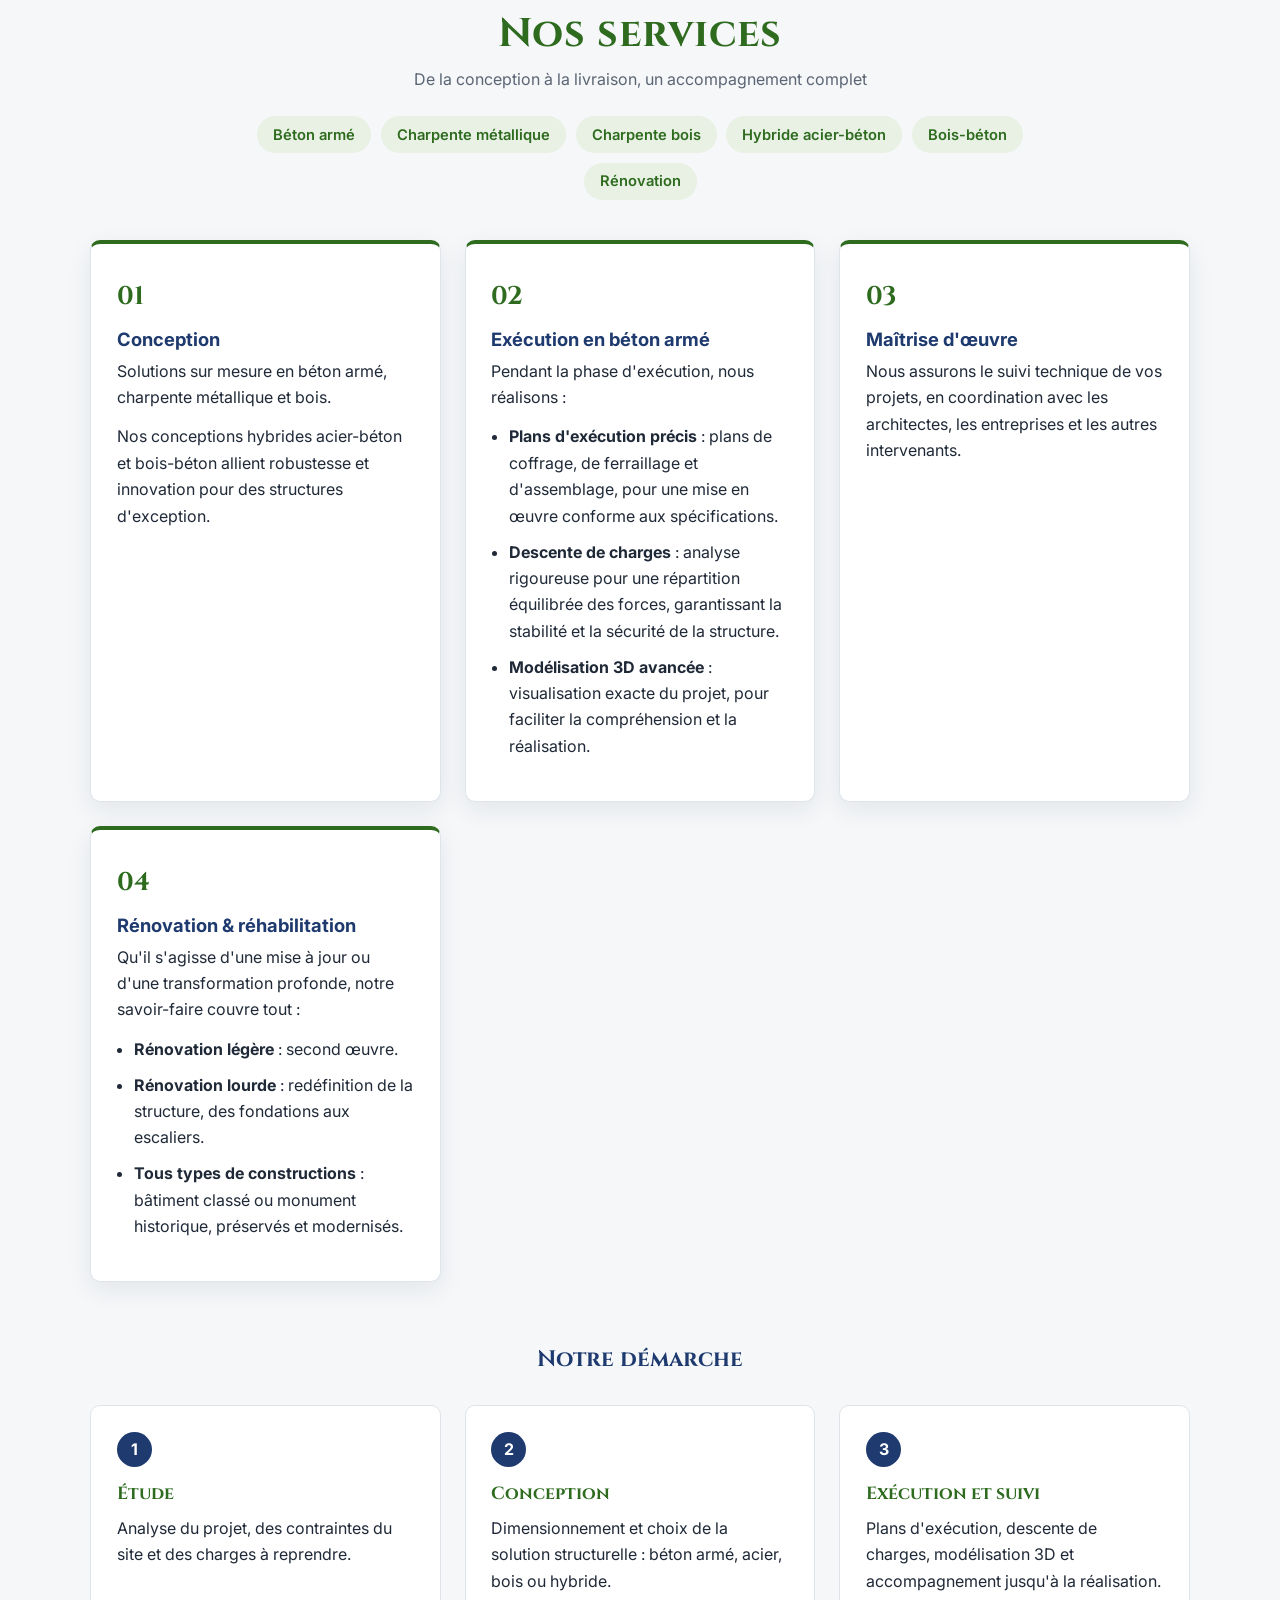
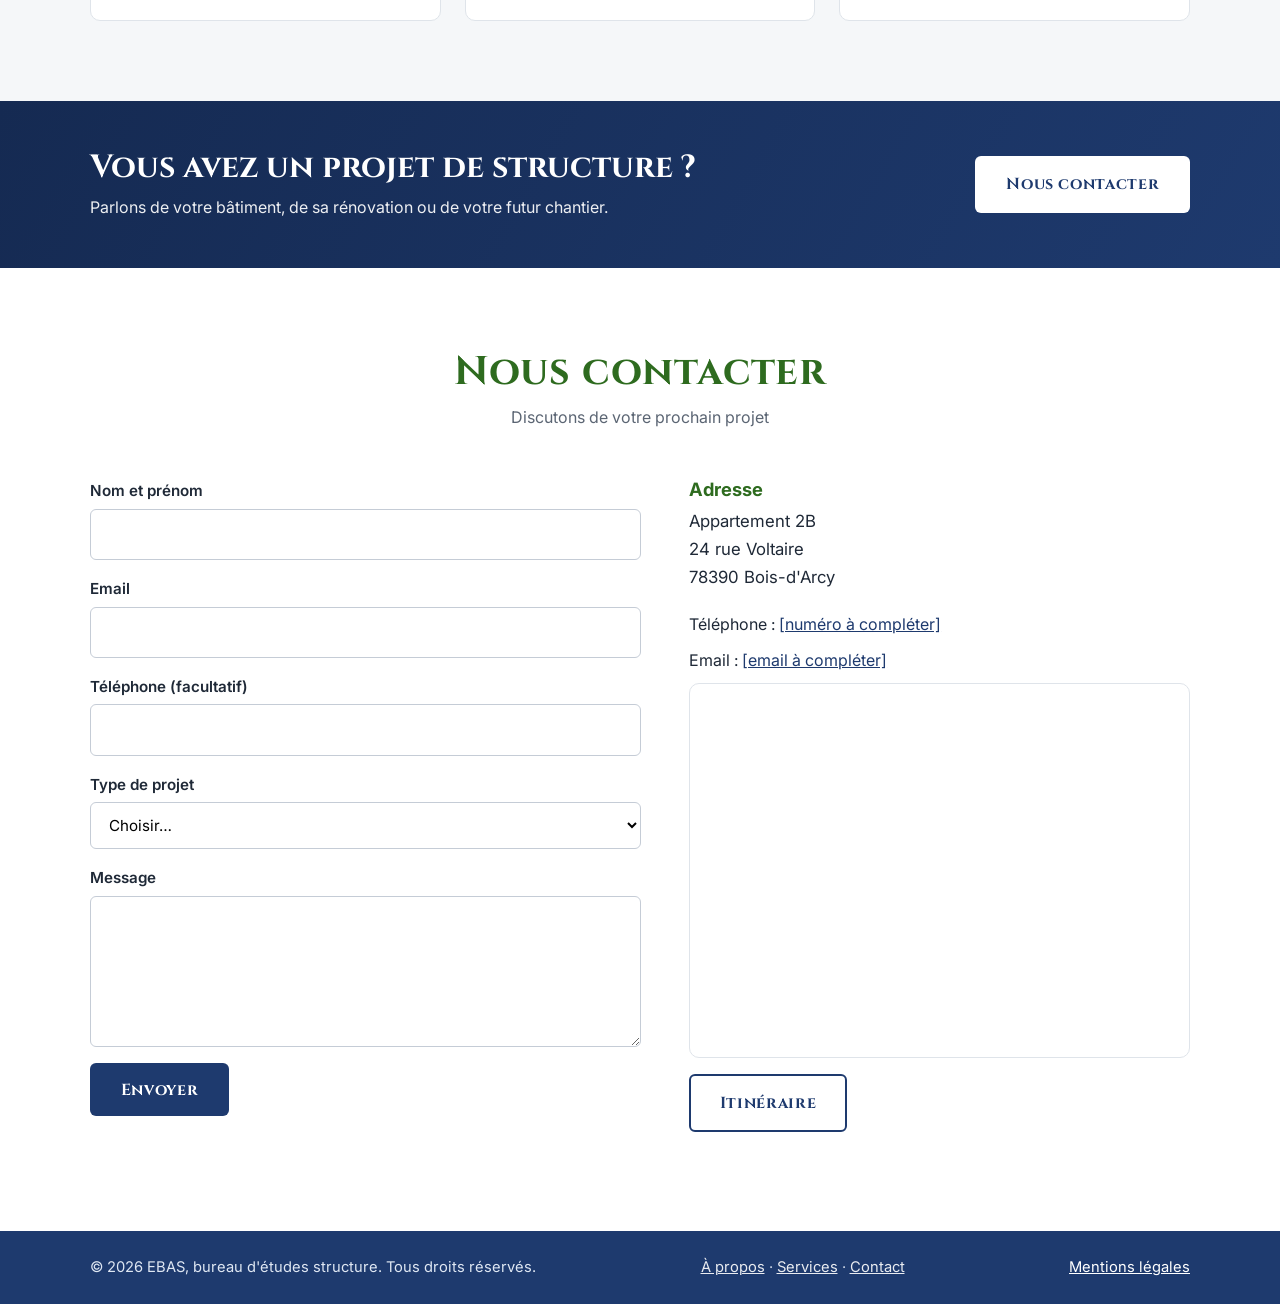
==== commit c17cad1a: "À propos : retrait des cartes des co-gérants Co-Authored-By: Claude Haiku 5.5 <noreply@anthropic.com" ====
--- a/index.html
+++ b/index.html
@@ -73,17 +73,6 @@
           <blockquote>« Allier le calcul et l'art de construire, c'est donner une âme aux matériaux bruts. »</blockquote>
           <p>Après plusieurs années à parfaire leurs compétences, ils fondent EBAS pour donner vie à ce rêve. Aujourd'hui, EBAS réalise des ouvrages innovants, en collaboration avec des architectes et des artistes. Avec chaque projet, ils poursuivent leur mission : allier technique et esthétique pour créer des structures qui inspirent et enrichissent l'environnement, avec la même passion qu'au début.</p>
         </div>
-
-        <div class="team">
-          <article class="member">
-            <h3>Franco Choque</h3>
-            <p>Co-gérant</p>
-          </article>
-          <article class="member">
-            <h3>Aroon Lastra</h3>
-            <p>Co-gérant</p>
-          </article>
-        </div>
       </div>
     </section>
 
--- a/css/style.css
+++ b/css/style.css
@@ -227,21 +227,6 @@
   color: var(--navy);
   border-radius: 0 var(--radius) var(--radius) 0;
 }
-.team {
-  display: grid;
-  grid-template-columns: repeat(auto-fit, minmax(220px, 1fr));
-  gap: 1.5rem;
-  margin-top: 3rem;
-}
-.member {
-  text-align: center;
-  padding: 1.5rem;
-  border: 1px solid var(--border);
-  border-radius: var(--radius);
-  box-shadow: var(--shadow);
-}
-.member h3 { color: var(--green); margin-bottom: 0.2rem; }
-.member p { margin: 0; color: var(--muted); }
 
 /* Services */
 .cards {
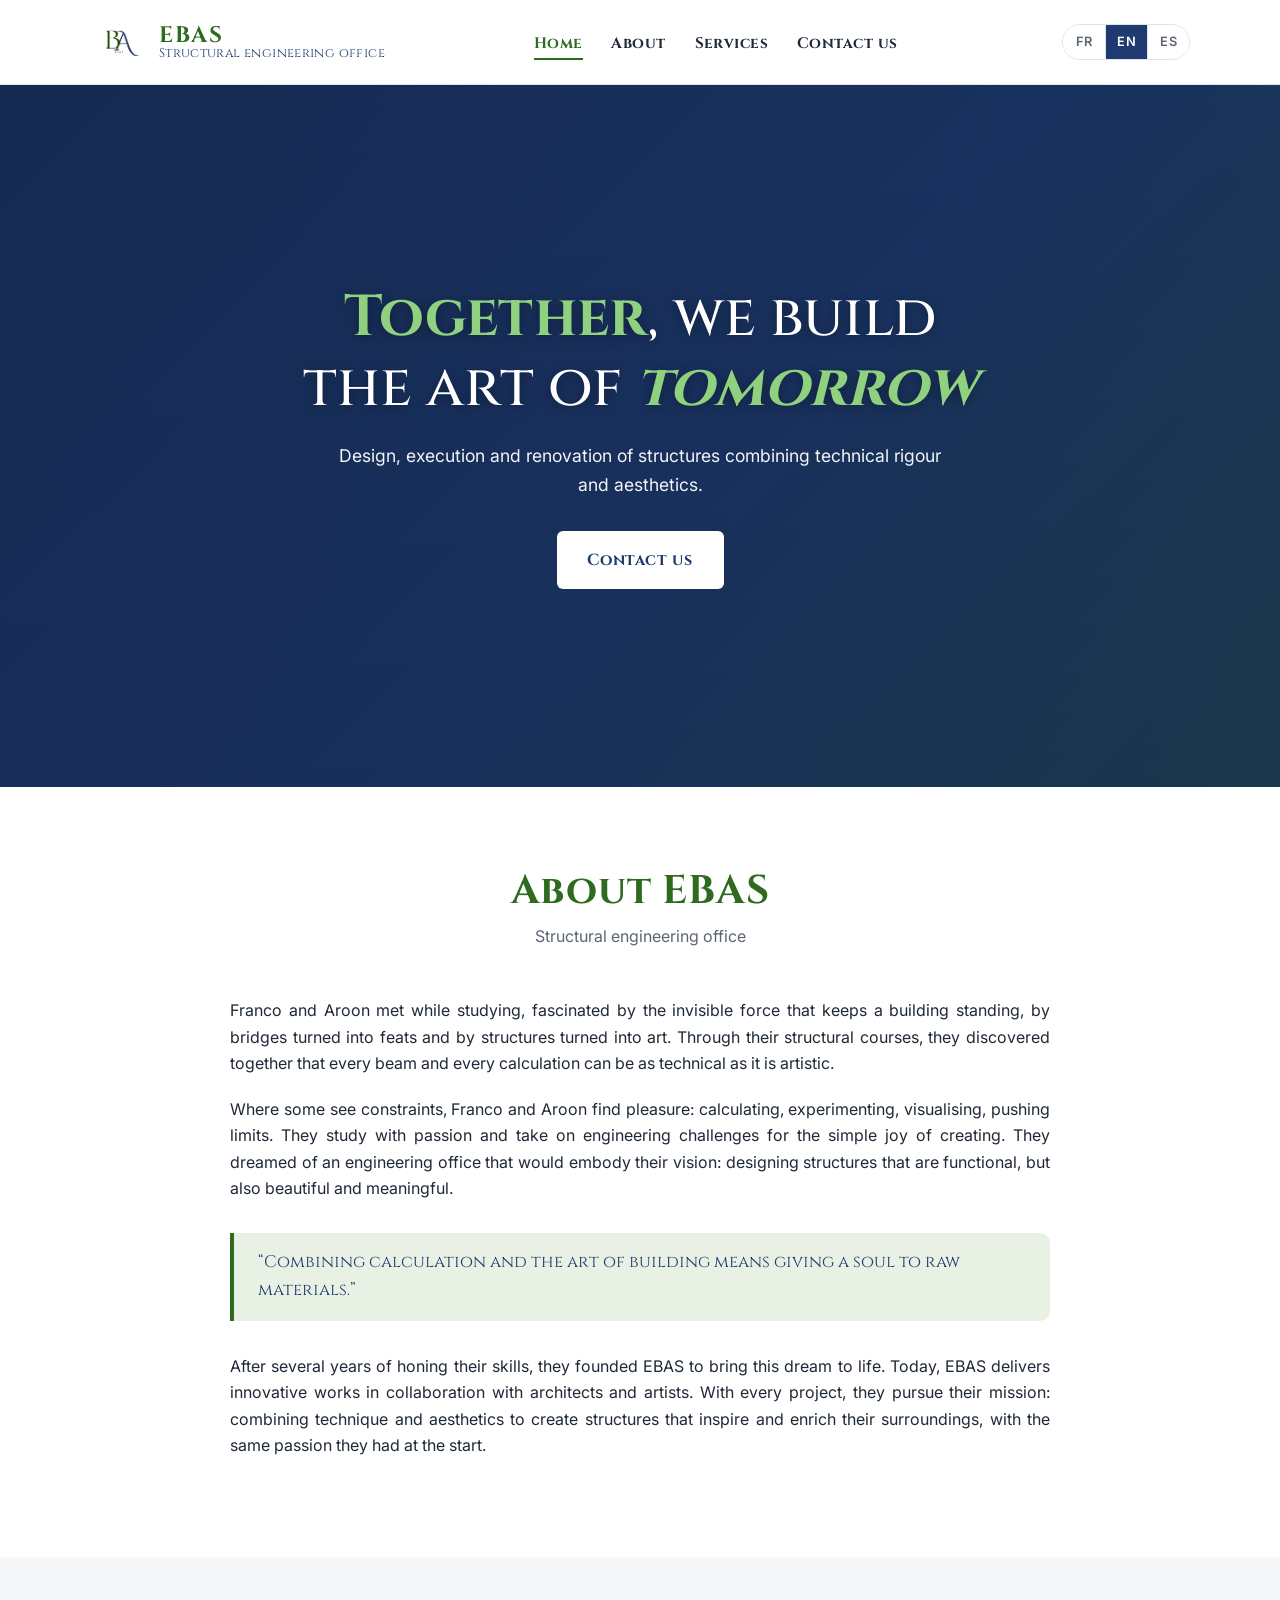
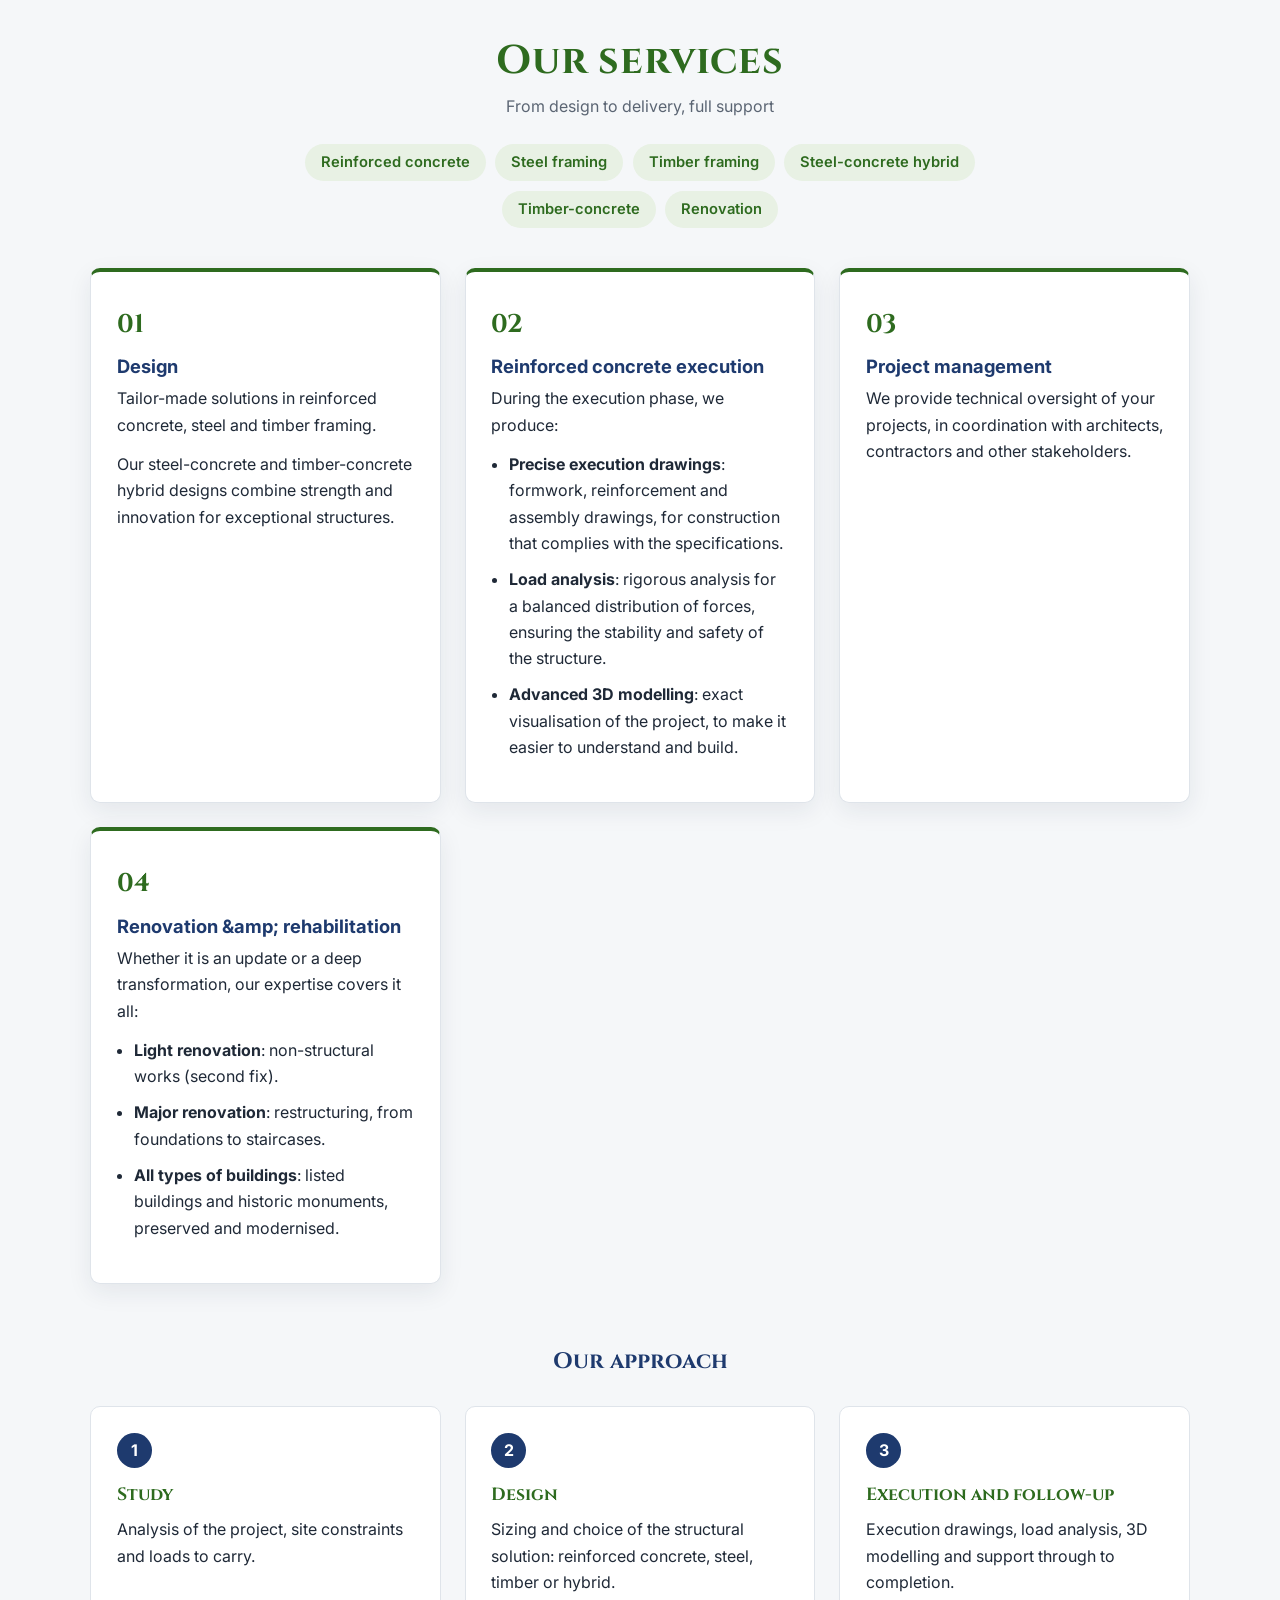
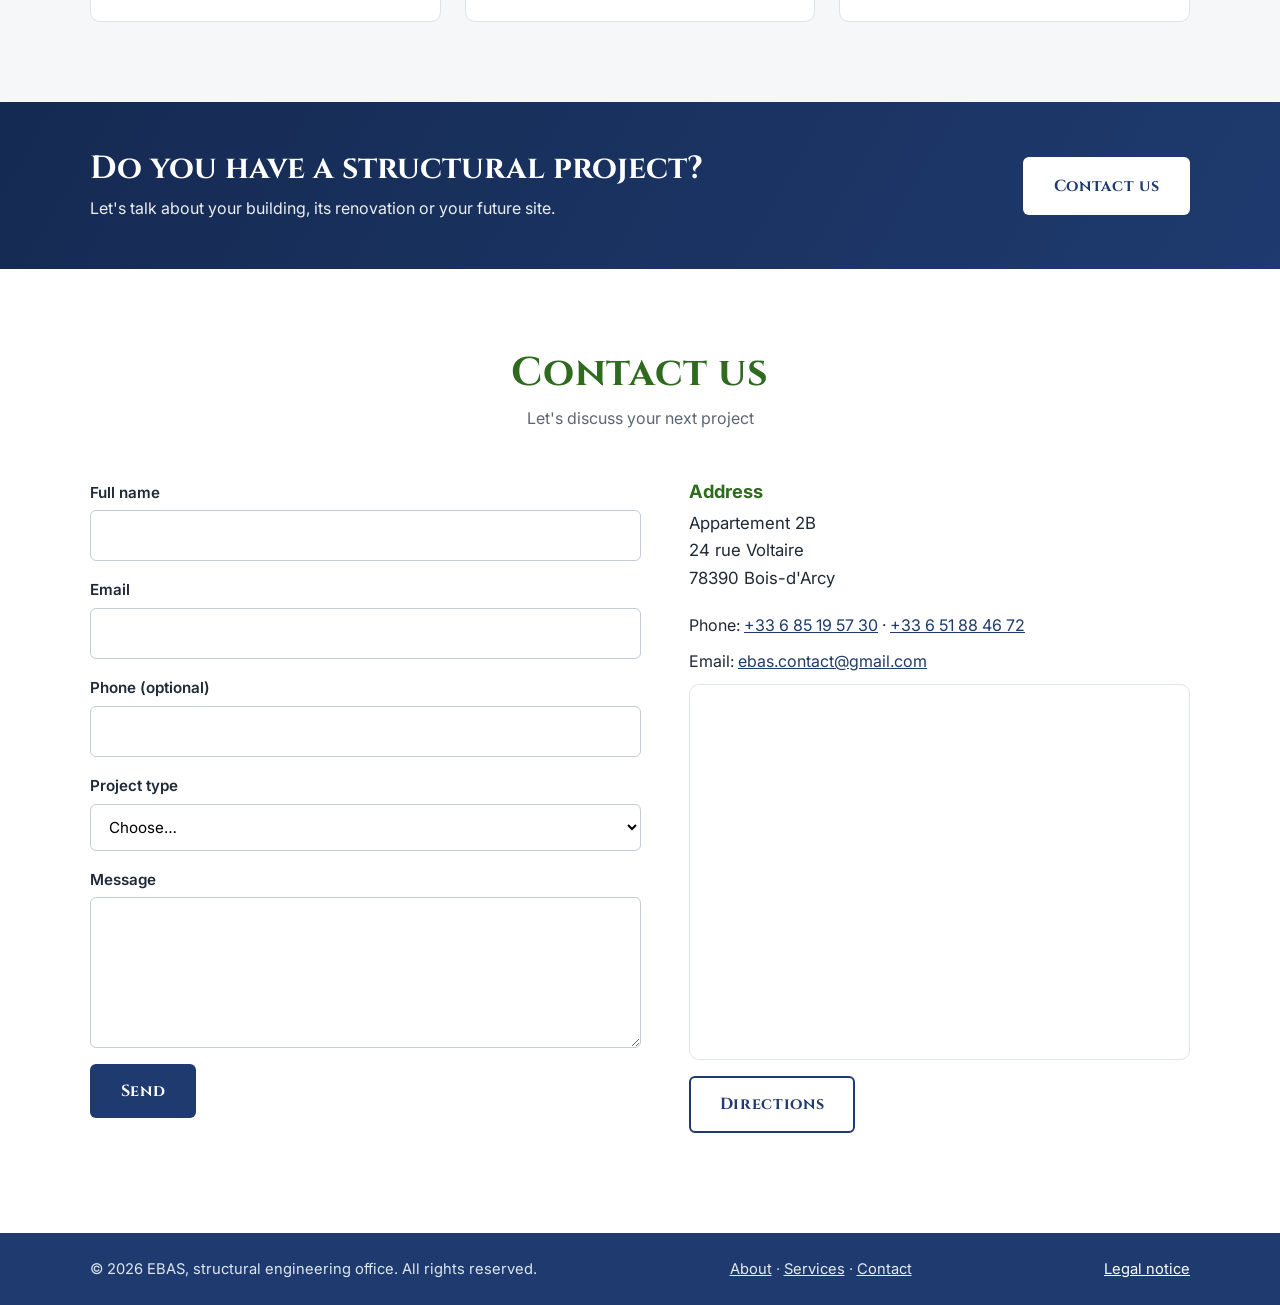
==== commit 7e4cb5ea: "Site trilingue (FR / EN / ES), coordonnées réelles - Sélecteur de langue FR / EN / ES dans l'en-tête" ====
--- a/index.html
+++ b/index.html
@@ -15,33 +15,40 @@
   <link rel="preconnect" href="https://fonts.gstatic.com" crossorigin>
   <link href="https://fonts.googleapis.com/css2?family=Cinzel:wght@500;700&family=Inter:wght@400;500;600&display=swap" rel="stylesheet">
   <link rel="stylesheet" href="css/style.css">
+  <link rel="stylesheet" href="css/i18n.css">
 </head>
 <body>
 
-  <a class="skip-link" href="#contenu">Aller au contenu</a>
+  <a class="skip-link" href="#contenu" data-i18n="skip">Aller au contenu</a>
 
   <header class="site-header" id="haut">
     <div class="container header-inner">
-      <a class="brand" href="#haut" aria-label="EBAS, retour en haut de page">
+      <a class="brand" href="#haut" data-i18n-aria="brand.aria" aria-label="EBAS, retour en haut de page">
         <img src="assets/logo-ebas.jpg" alt="Logo EBAS" width="56" height="56">
         <span class="brand-text">
           <span class="brand-name">EBAS</span>
-          <span class="brand-sub">Bureau d'études structure</span>
+          <span class="brand-sub" data-i18n="brand.sub">Bureau d'études structure</span>
         </span>
       </a>
 
-      <button class="nav-toggle" aria-expanded="false" aria-controls="menu" aria-label="Ouvrir le menu">
+      <nav id="menu" class="site-nav" aria-label="Navigation principale">
+        <ul>
+          <li><a href="#intro" data-i18n="nav.home">Accueil</a></li>
+          <li><a href="#apropos" data-i18n="nav.about">À propos</a></li>
+          <li><a href="#services" data-i18n="nav.services">Nos services</a></li>
+          <li><a href="#contact" data-i18n="nav.contact">Nous contacter</a></li>
+        </ul>
+      </nav>
+
+      <div class="lang-switch" role="group" aria-label="Langue / Language / Idioma">
+        <button type="button" data-lang="fr" aria-pressed="true">FR</button>
+        <button type="button" data-lang="en" aria-pressed="false">EN</button>
+        <button type="button" data-lang="es" aria-pressed="false">ES</button>
+      </div>
+
+      <button class="nav-toggle" aria-expanded="false" aria-controls="menu" data-i18n-aria="nav.toggle" aria-label="Ouvrir le menu">
         <span></span><span></span><span></span>
       </button>
-
-      <nav id="menu" class="site-nav" aria-label="Navigation principale">
-        <ul>
-          <li><a href="#intro">Accueil</a></li>
-          <li><a href="#apropos">À propos</a></li>
-          <li><a href="#services">Nos services</a></li>
-          <li><a href="#contact">Nous contacter</a></li>
-        </ul>
-      </nav>
     </div>
   </header>
 
@@ -53,96 +60,96 @@
       </video>
       <div class="hero-shade" aria-hidden="true"></div>
       <div class="container hero-content">
-        <h1>
+        <h1 data-i18n-html="hero.title">
           <span class="accent">Unis</span> pour bâtir<br>
           l'art de <span class="accent italic">demain</span>
         </h1>
-        <p class="hero-lead">Conception, exécution et rénovation de structures alliant rigueur technique et esthétique.</p>
-        <a class="btn btn-primary" href="#contact">Nous contacter</a>
+        <p class="hero-lead" data-i18n="hero.lead">Conception, exécution et rénovation de structures alliant rigueur technique et esthétique.</p>
+        <a class="btn btn-primary" href="#contact" data-i18n="hero.cta">Nous contacter</a>
       </div>
     </section>
 
     <section class="section" id="apropos">
       <div class="container narrow">
-        <h2 class="section-title">À propos d'EBAS</h2>
-        <p class="section-sub">Bureau d'études structure</p>
+        <h2 class="section-title" data-i18n="about.title">À propos d'EBAS</h2>
+        <p class="section-sub" data-i18n="brand.sub">Bureau d'études structure</p>
 
         <div class="prose">
-          <p>Franco et Aroon se sont rencontrés durant leurs études, fascinés par la puissance invisible qui tient un bâtiment debout, la transformation des ponts en prouesses et les structures en art. À travers les cours de structures, ils découvrent ensemble que chaque poutre, chaque calcul, peut être aussi technique qu'artistique.</p>
-          <p>Là où certains voient des contraintes, Franco et Aroon y trouvent du plaisir : calculer, expérimenter, visualiser, repousser les limites. Ils étudient avec passion et se lancent des défis d'ingénierie pour le simple plaisir de créer. Ils rêvent alors d'un bureau d'études qui incarne leur vision : concevoir des structures fonctionnelles, mais aussi belles et significatives.</p>
-          <blockquote>« Allier le calcul et l'art de construire, c'est donner une âme aux matériaux bruts. »</blockquote>
-          <p>Après plusieurs années à parfaire leurs compétences, ils fondent EBAS pour donner vie à ce rêve. Aujourd'hui, EBAS réalise des ouvrages innovants, en collaboration avec des architectes et des artistes. Avec chaque projet, ils poursuivent leur mission : allier technique et esthétique pour créer des structures qui inspirent et enrichissent l'environnement, avec la même passion qu'au début.</p>
+          <p data-i18n="about.p1">Franco et Aroon se sont rencontrés durant leurs études, fascinés par la puissance invisible qui tient un bâtiment debout, la transformation des ponts en prouesses et les structures en art. À travers les cours de structures, ils découvrent ensemble que chaque poutre, chaque calcul, peut être aussi technique qu'artistique.</p>
+          <p data-i18n="about.p2">Là où certains voient des contraintes, Franco et Aroon y trouvent du plaisir : calculer, expérimenter, visualiser, repousser les limites. Ils étudient avec passion et se lancent des défis d'ingénierie pour le simple plaisir de créer. Ils rêvent alors d'un bureau d'études qui incarne leur vision : concevoir des structures fonctionnelles, mais aussi belles et significatives.</p>
+          <blockquote data-i18n="about.quote">« Allier le calcul et l'art de construire, c'est donner une âme aux matériaux bruts. »</blockquote>
+          <p data-i18n="about.p3">Après plusieurs années à parfaire leurs compétences, ils fondent EBAS pour donner vie à ce rêve. Aujourd'hui, EBAS réalise des ouvrages innovants, en collaboration avec des architectes et des artistes. Avec chaque projet, ils poursuivent leur mission : allier technique et esthétique pour créer des structures qui inspirent et enrichissent l'environnement, avec la même passion qu'au début.</p>
         </div>
       </div>
     </section>
 
     <section class="section section-alt" id="services">
       <div class="container">
-        <h2 class="section-title">Nos services</h2>
-        <p class="section-sub">De la conception à la livraison, un accompagnement complet</p>
-
-        <ul class="chips" aria-label="Matériaux et domaines">
-          <li>Béton armé</li>
-          <li>Charpente métallique</li>
-          <li>Charpente bois</li>
-          <li>Hybride acier-béton</li>
-          <li>Bois-béton</li>
-          <li>Rénovation</li>
+        <h2 class="section-title" data-i18n="services.title">Nos services</h2>
+        <p class="section-sub" data-i18n="services.sub">De la conception à la livraison, un accompagnement complet</p>
+
+        <ul class="chips" data-i18n-aria="services.chipsAria" aria-label="Matériaux et domaines">
+          <li data-i18n="chips.1">Béton armé</li>
+          <li data-i18n="chips.2">Charpente métallique</li>
+          <li data-i18n="chips.3">Charpente bois</li>
+          <li data-i18n="chips.4">Hybride acier-béton</li>
+          <li data-i18n="chips.5">Bois-béton</li>
+          <li data-i18n="chips.6">Rénovation</li>
         </ul>
 
         <div class="cards">
           <article class="card">
             <div class="card-icon" aria-hidden="true">01</div>
-            <h3>Conception</h3>
-            <p>Solutions sur mesure en béton armé, charpente métallique et bois.</p>
-            <p>Nos conceptions hybrides acier-béton et bois-béton allient robustesse et innovation pour des structures d'exception.</p>
+            <h3 data-i18n="card1.title">Conception</h3>
+            <p data-i18n="card1.p1">Solutions sur mesure en béton armé, charpente métallique et bois.</p>
+            <p data-i18n="card1.p2">Nos conceptions hybrides acier-béton et bois-béton allient robustesse et innovation pour des structures d'exception.</p>
           </article>
 
           <article class="card">
             <div class="card-icon" aria-hidden="true">02</div>
-            <h3>Exécution en béton armé</h3>
-            <p>Pendant la phase d'exécution, nous réalisons :</p>
+            <h3 data-i18n="card2.title">Exécution en béton armé</h3>
+            <p data-i18n="card2.intro">Pendant la phase d'exécution, nous réalisons :</p>
             <ul>
-              <li><strong>Plans d'exécution précis</strong> : plans de coffrage, de ferraillage et d'assemblage, pour une mise en œuvre conforme aux spécifications.</li>
-              <li><strong>Descente de charges</strong> : analyse rigoureuse pour une répartition équilibrée des forces, garantissant la stabilité et la sécurité de la structure.</li>
-              <li><strong>Modélisation 3D avancée</strong> : visualisation exacte du projet, pour faciliter la compréhension et la réalisation.</li>
+              <li><strong data-i18n="card2.l1t">Plans d'exécution précis</strong><span data-i18n="card2.l1x"> : plans de coffrage, de ferraillage et d'assemblage, pour une mise en œuvre conforme aux spécifications.</span></li>
+              <li><strong data-i18n="card2.l2t">Descente de charges</strong><span data-i18n="card2.l2x"> : analyse rigoureuse pour une répartition équilibrée des forces, garantissant la stabilité et la sécurité de la structure.</span></li>
+              <li><strong data-i18n="card2.l3t">Modélisation 3D avancée</strong><span data-i18n="card2.l3x"> : visualisation exacte du projet, pour faciliter la compréhension et la réalisation.</span></li>
             </ul>
           </article>
 
           <article class="card">
             <div class="card-icon" aria-hidden="true">03</div>
-            <h3>Maîtrise d'œuvre</h3>
-            <p>Nous assurons le suivi technique de vos projets, en coordination avec les architectes, les entreprises et les autres intervenants.</p>
+            <h3 data-i18n="card3.title">Maîtrise d'œuvre</h3>
+            <p data-i18n="card3.p1">Nous assurons le suivi technique de vos projets, en coordination avec les architectes, les entreprises et les autres intervenants.</p>
           </article>
 
           <article class="card">
             <div class="card-icon" aria-hidden="true">04</div>
-            <h3>Rénovation &amp; réhabilitation</h3>
-            <p>Qu'il s'agisse d'une mise à jour ou d'une transformation profonde, notre savoir-faire couvre tout :</p>
+            <h3 data-i18n="card4.title">Rénovation &amp; réhabilitation</h3>
+            <p data-i18n="card4.intro">Qu'il s'agisse d'une mise à jour ou d'une transformation profonde, notre savoir-faire couvre tout :</p>
             <ul>
-              <li><strong>Rénovation légère</strong> : second œuvre.</li>
-              <li><strong>Rénovation lourde</strong> : redéfinition de la structure, des fondations aux escaliers.</li>
-              <li><strong>Tous types de constructions</strong> : bâtiment classé ou monument historique, préservés et modernisés.</li>
+              <li><strong data-i18n="card4.l1t">Rénovation légère</strong><span data-i18n="card4.l1x"> : second œuvre.</span></li>
+              <li><strong data-i18n="card4.l2t">Rénovation lourde</strong><span data-i18n="card4.l2x"> : redéfinition de la structure, des fondations aux escaliers.</span></li>
+              <li><strong data-i18n="card4.l3t">Tous types de constructions</strong><span data-i18n="card4.l3x"> : bâtiment classé ou monument historique, préservés et modernisés.</span></li>
             </ul>
           </article>
         </div>
 
-        <h3 class="subhead">Notre démarche</h3>
+        <h3 class="subhead" data-i18n="steps.title">Notre démarche</h3>
         <ol class="steps">
           <li class="step">
             <span class="step-num">1</span>
-            <h4>Étude</h4>
-            <p>Analyse du projet, des contraintes du site et des charges à reprendre.</p>
+            <h4 data-i18n="steps.1.t">Étude</h4>
+            <p data-i18n="steps.1.p">Analyse du projet, des contraintes du site et des charges à reprendre.</p>
           </li>
           <li class="step">
             <span class="step-num">2</span>
-            <h4>Conception</h4>
-            <p>Dimensionnement et choix de la solution structurelle : béton armé, acier, bois ou hybride.</p>
+            <h4 data-i18n="steps.2.t">Conception</h4>
+            <p data-i18n="steps.2.p">Dimensionnement et choix de la solution structurelle : béton armé, acier, bois ou hybride.</p>
           </li>
           <li class="step">
             <span class="step-num">3</span>
-            <h4>Exécution et suivi</h4>
-            <p>Plans d'exécution, descente de charges, modélisation 3D et accompagnement jusqu'à la réalisation.</p>
+            <h4 data-i18n="steps.3.t">Exécution et suivi</h4>
+            <p data-i18n="steps.3.p">Plans d'exécution, descente de charges, modélisation 3D et accompagnement jusqu'à la réalisation.</p>
           </li>
         </ol>
       </div>
@@ -151,68 +158,74 @@
     <section class="cta-band" aria-labelledby="cta-titre">
       <div class="container cta-inner">
         <div>
-          <h2 id="cta-titre">Vous avez un projet de structure ?</h2>
-          <p>Parlons de votre bâtiment, de sa rénovation ou de votre futur chantier.</p>
-        </div>
-        <a class="btn btn-light" href="#contact">Nous contacter</a>
+          <h2 id="cta-titre" data-i18n="cta.title">Vous avez un projet de structure ?</h2>
+          <p data-i18n="cta.text">Parlons de votre bâtiment, de sa rénovation ou de votre futur chantier.</p>
+        </div>
+        <a class="btn btn-light" href="#contact" data-i18n="nav.contact">Nous contacter</a>
       </div>
     </section>
 
     <section class="section" id="contact">
       <div class="container">
-        <h2 class="section-title">Nous contacter</h2>
-        <p class="section-sub">Discutons de votre prochain projet</p>
+        <h2 class="section-title" data-i18n="contact.title">Nous contacter</h2>
+        <p class="section-sub" data-i18n="contact.sub">Discutons de votre prochain projet</p>
 
         <div class="contact-grid">
           <form class="contact-form" action="https://formspree.io/f/VOTRE_ID" method="POST">
             <label>
-              Nom et prénom
+              <span data-i18n="form.name">Nom et prénom</span>
               <input type="text" name="nom" autocomplete="name" required>
             </label>
             <label>
-              Email
+              <span data-i18n="form.email">Email</span>
               <input type="email" name="email" autocomplete="email" required>
             </label>
             <label>
-              Téléphone (facultatif)
+              <span data-i18n="form.phone">Téléphone (facultatif)</span>
               <input type="tel" name="telephone" autocomplete="tel">
             </label>
             <label>
-              Type de projet
+              <span data-i18n="form.type">Type de projet</span>
               <select name="projet">
-                <option value="">Choisir…</option>
-                <option>Nouveau projet (conception)</option>
-                <option>Exécution béton armé</option>
-                <option>Maîtrise d'œuvre</option>
-                <option>Rénovation / réhabilitation</option>
-                <option>Autre</option>
+                <option value="" data-i18n="form.choose">Choisir…</option>
+                <option data-i18n="form.opt1">Nouveau projet (conception)</option>
+                <option data-i18n="form.opt2">Exécution béton armé</option>
+                <option data-i18n="form.opt3">Maîtrise d'œuvre</option>
+                <option data-i18n="form.opt4">Rénovation / réhabilitation</option>
+                <option data-i18n="form.opt5">Autre</option>
               </select>
             </label>
             <label>
-              Message
+              <span data-i18n="form.message">Message</span>
               <textarea name="message" rows="5" required></textarea>
             </label>
-            <button type="submit" class="btn btn-primary">Envoyer</button>
+            <button type="submit" class="btn btn-primary" data-i18n="form.submit">Envoyer</button>
             <p class="form-status" role="status" aria-live="polite"></p>
           </form>
 
           <aside class="contact-info">
-            <h3>Adresse</h3>
+            <h3 data-i18n="contact.address">Adresse</h3>
             <address>
               Appartement 2B<br>
               24 rue Voltaire<br>
               78390 Bois-d'Arcy
             </address>
-            <p class="contact-line">Téléphone : <a href="tel:+33000000000">[numéro à compléter]</a></p>
-            <p class="contact-line">Email : <a href="mailto:contact@votre-domaine.fr">[email à compléter]</a></p>
+            <p class="contact-line"><span data-i18n="contact.phoneLabel">Téléphone :</span>
+              <a href="tel:+33685195730">+33 6 85 19 57 30</a> ·
+              <a href="tel:+33651884672">+33 6 51 88 46 72</a>
+            </p>
+            <p class="contact-line"><span data-i18n="contact.emailLabel">Email :</span>
+              <a href="mailto:ebas.contact@gmail.com">ebas.contact@gmail.com</a>
+            </p>
             <div class="map">
               <iframe
+                data-i18n-title="contact.mapTitle"
                 title="Localisation d'EBAS sur Google Maps"
                 src="https://www.google.com/maps?q=24+rue+Voltaire+78390+Bois-d%27Arcy&amp;output=embed"
                 loading="lazy"
                 referrerpolicy="no-referrer-when-downgrade"></iframe>
             </div>
-            <a class="btn btn-outline" href="https://www.google.com/maps/search/?api=1&amp;query=24+rue+Voltaire+78390+Bois-d%27Arcy" target="_blank" rel="noopener">Itinéraire</a>
+            <a class="btn btn-outline" href="https://www.google.com/maps/search/?api=1&amp;query=24+rue+Voltaire+78390+Bois-d%27Arcy" target="_blank" rel="noopener" data-i18n="contact.directions">Itinéraire</a>
           </aside>
         </div>
       </div>
@@ -222,12 +235,13 @@
 
   <footer class="site-footer">
     <div class="container footer-inner">
-      <p>© <span id="annee"></span> EBAS, bureau d'études structure. Tous droits réservés.</p>
-      <p class="footer-links"><a href="#apropos">À propos</a> · <a href="#services">Services</a> · <a href="#contact">Contact</a></p>
-      <p><a href="mentions-legales.html">Mentions légales</a></p>
+      <p data-i18n="footer.rights">© {year} EBAS, bureau d'études structure. Tous droits réservés.</p>
+      <p class="footer-links"><a href="#apropos" data-i18n="footer.about">À propos</a> · <a href="#services" data-i18n="footer.services">Services</a> · <a href="#contact" data-i18n="footer.contact">Contact</a></p>
+      <p><a href="mentions-legales.html" data-i18n="footer.legal">Mentions légales</a></p>
     </div>
   </footer>
 
+  <script src="js/i18n.js"></script>
   <script src="js/main.js"></script>
 </body>
 </html>
--- a/css/i18n.css
+++ b/css/i18n.css
@@ -0,0 +1,35 @@
+/* Sélecteur de langue */
+.lang-switch {
+  display: inline-flex;
+  border: 1px solid var(--border);
+  border-radius: 999px;
+  overflow: hidden;
+  margin-left: 1rem;
+  flex-shrink: 0;
+}
+.lang-switch button {
+  background: #fff;
+  border: none;
+  padding: 0.4rem 0.7rem;
+  font: inherit;
+  font-size: 0.8rem;
+  font-weight: 600;
+  letter-spacing: 0.04em;
+  color: var(--muted);
+  cursor: pointer;
+  min-width: 2.6rem;
+}
+.lang-switch button + button { border-left: 1px solid var(--border); }
+.lang-switch button:hover { color: var(--navy); }
+.lang-switch button.active {
+  background: var(--navy);
+  color: #fff;
+}
+.lang-switch button:focus-visible {
+  outline: 3px solid var(--green);
+  outline-offset: -3px;
+}
+
+@media (max-width: 860px) {
+  .lang-switch { margin-left: auto; margin-right: 0.5rem; }
+}
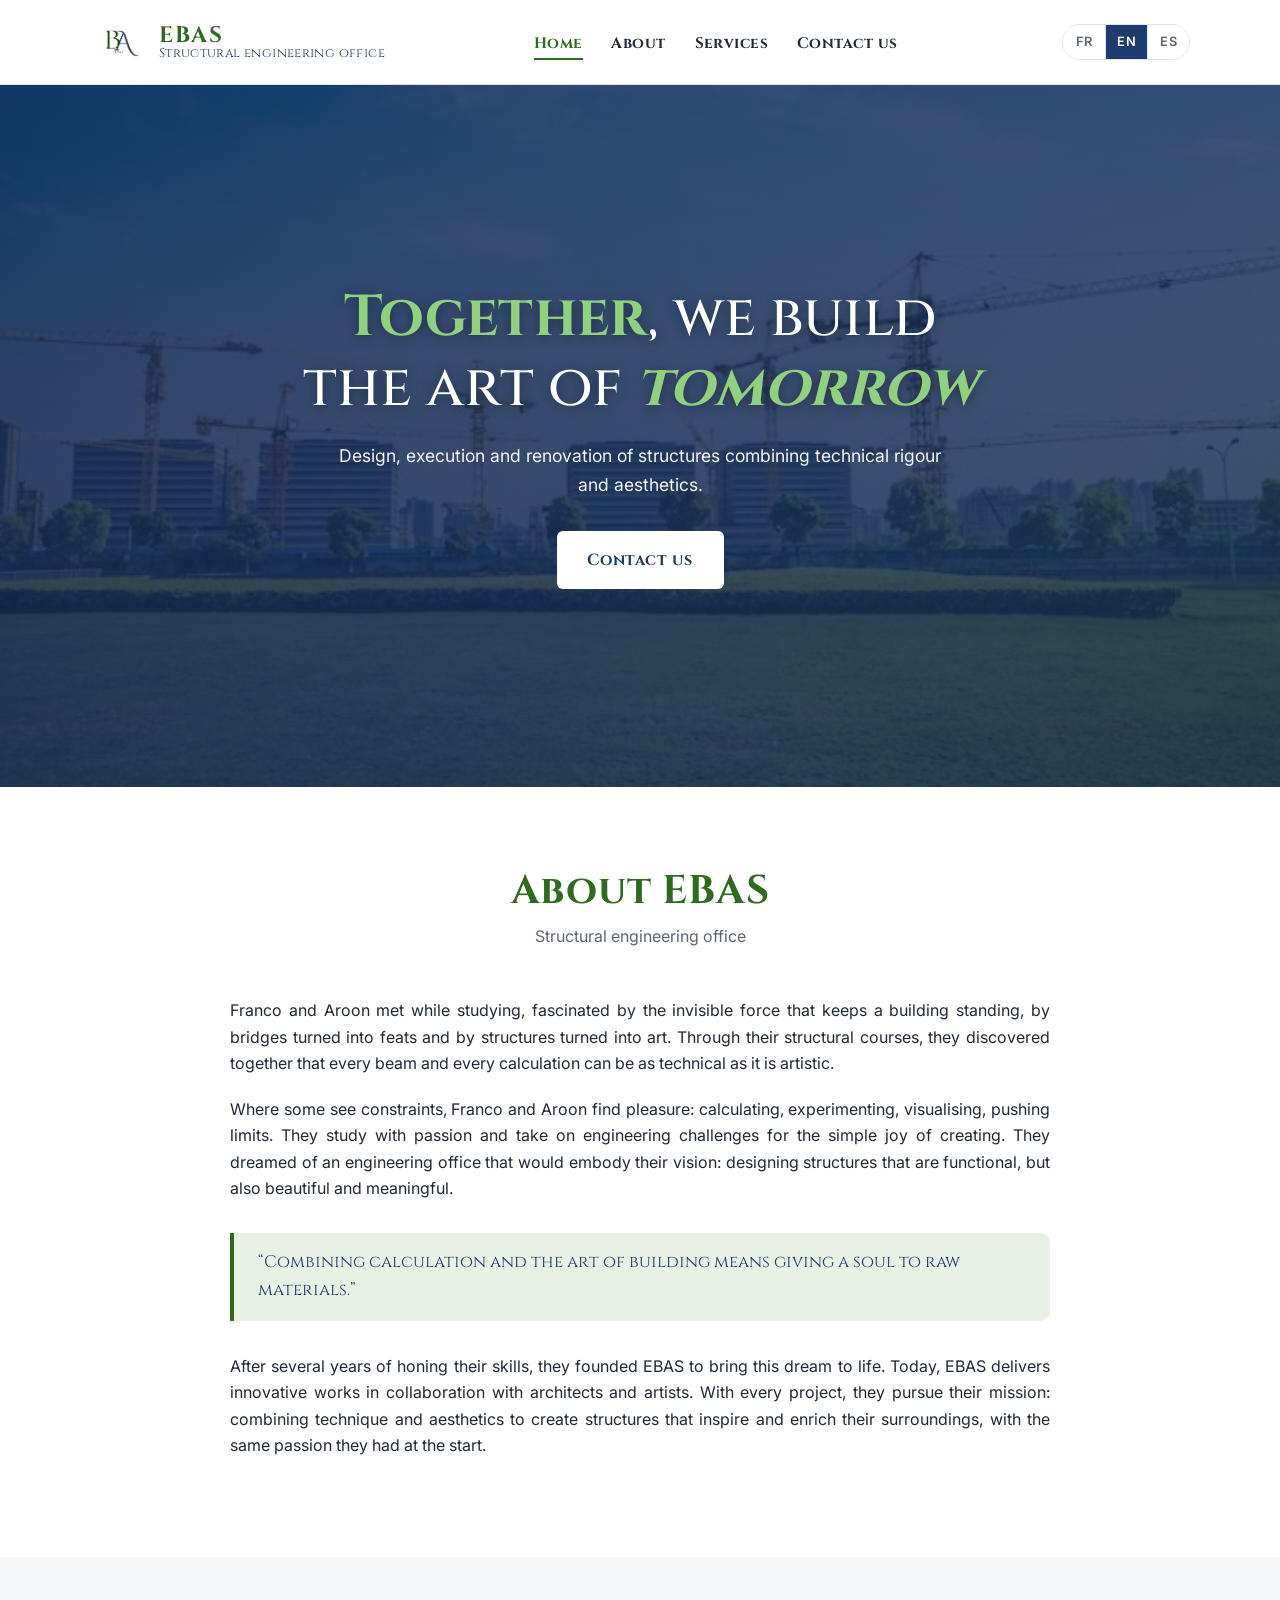
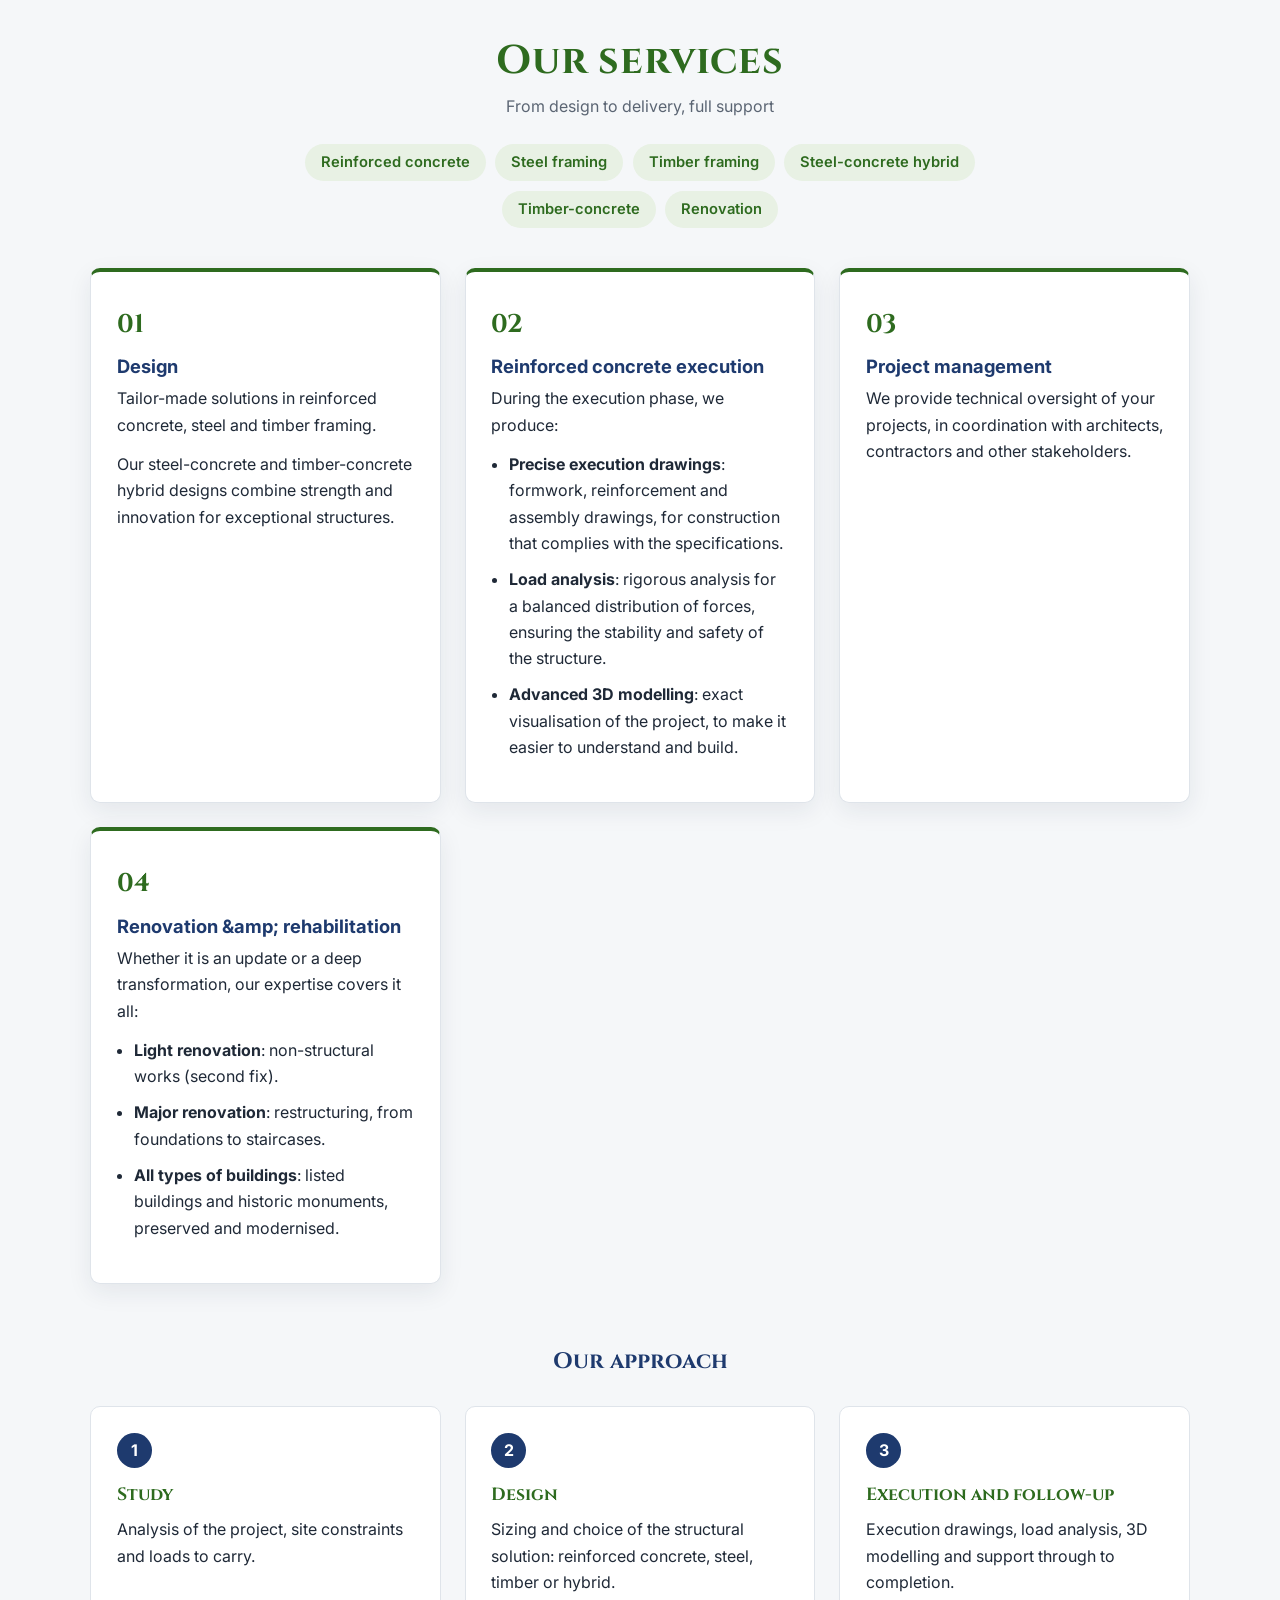
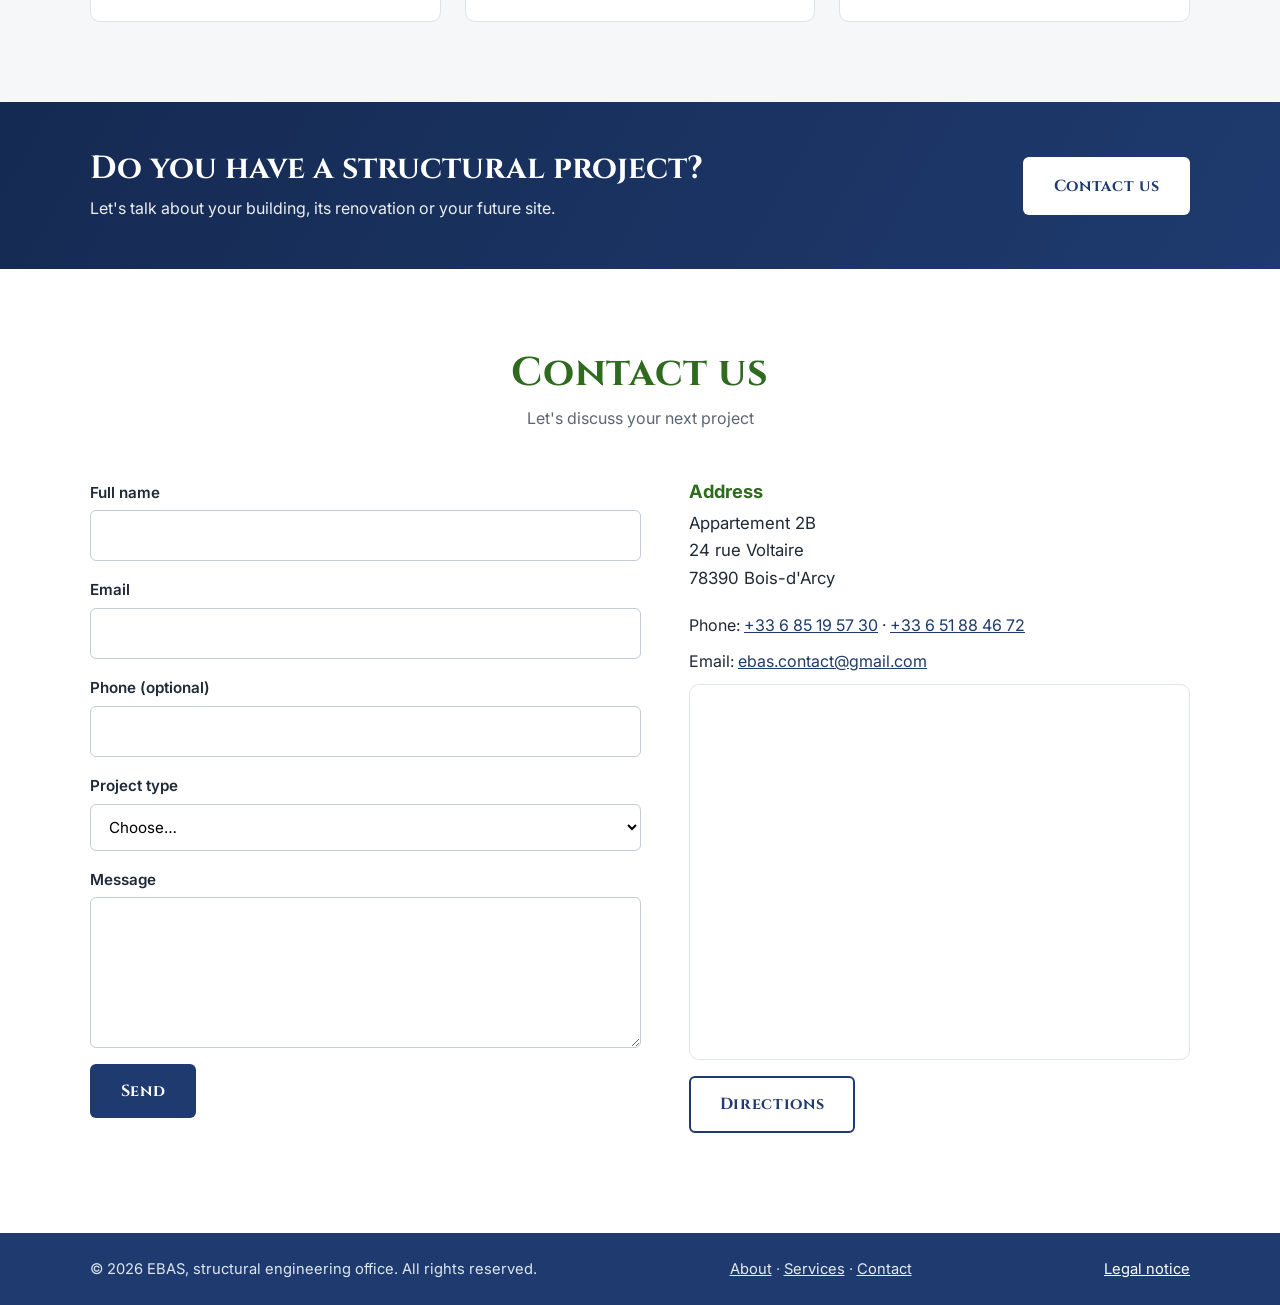
==== commit 86118276: "Formulaire de contact : identifiant Formspree renseigné Co-Authored-By: Claude Haiku 5.5 <noreply@an" ====
--- a/index.html
+++ b/index.html
@@ -171,7 +171,7 @@
         <p class="section-sub" data-i18n="contact.sub">Discutons de votre prochain projet</p>
 
         <div class="contact-grid">
-          <form class="contact-form" action="https://formspree.io/f/VOTRE_ID" method="POST">
+          <form class="contact-form" action="https://formspree.io/f/mnpdgpzr" method="POST">
             <label>
               <span data-i18n="form.name">Nom et prénom</span>
               <input type="text" name="nom" autocomplete="name" required>
--- a/css/style.css
+++ b/css/style.css
@@ -176,7 +176,9 @@
   align-items: center;
   color: #fff;
   background:
-    linear-gradient(135deg, var(--navy-dark) 0%, var(--navy) 55%, var(--green) 130%);
+    linear-gradient(135deg, rgba(21, 42, 82, 0.55) 0%, rgba(30, 58, 110, 0.6) 55%, rgba(46, 107, 31, 0.5) 130%),
+    url('../assets/hero-chantier.jpg') center / cover no-repeat,
+    var(--navy-dark);
   text-align: center;
   overflow: hidden;
 }
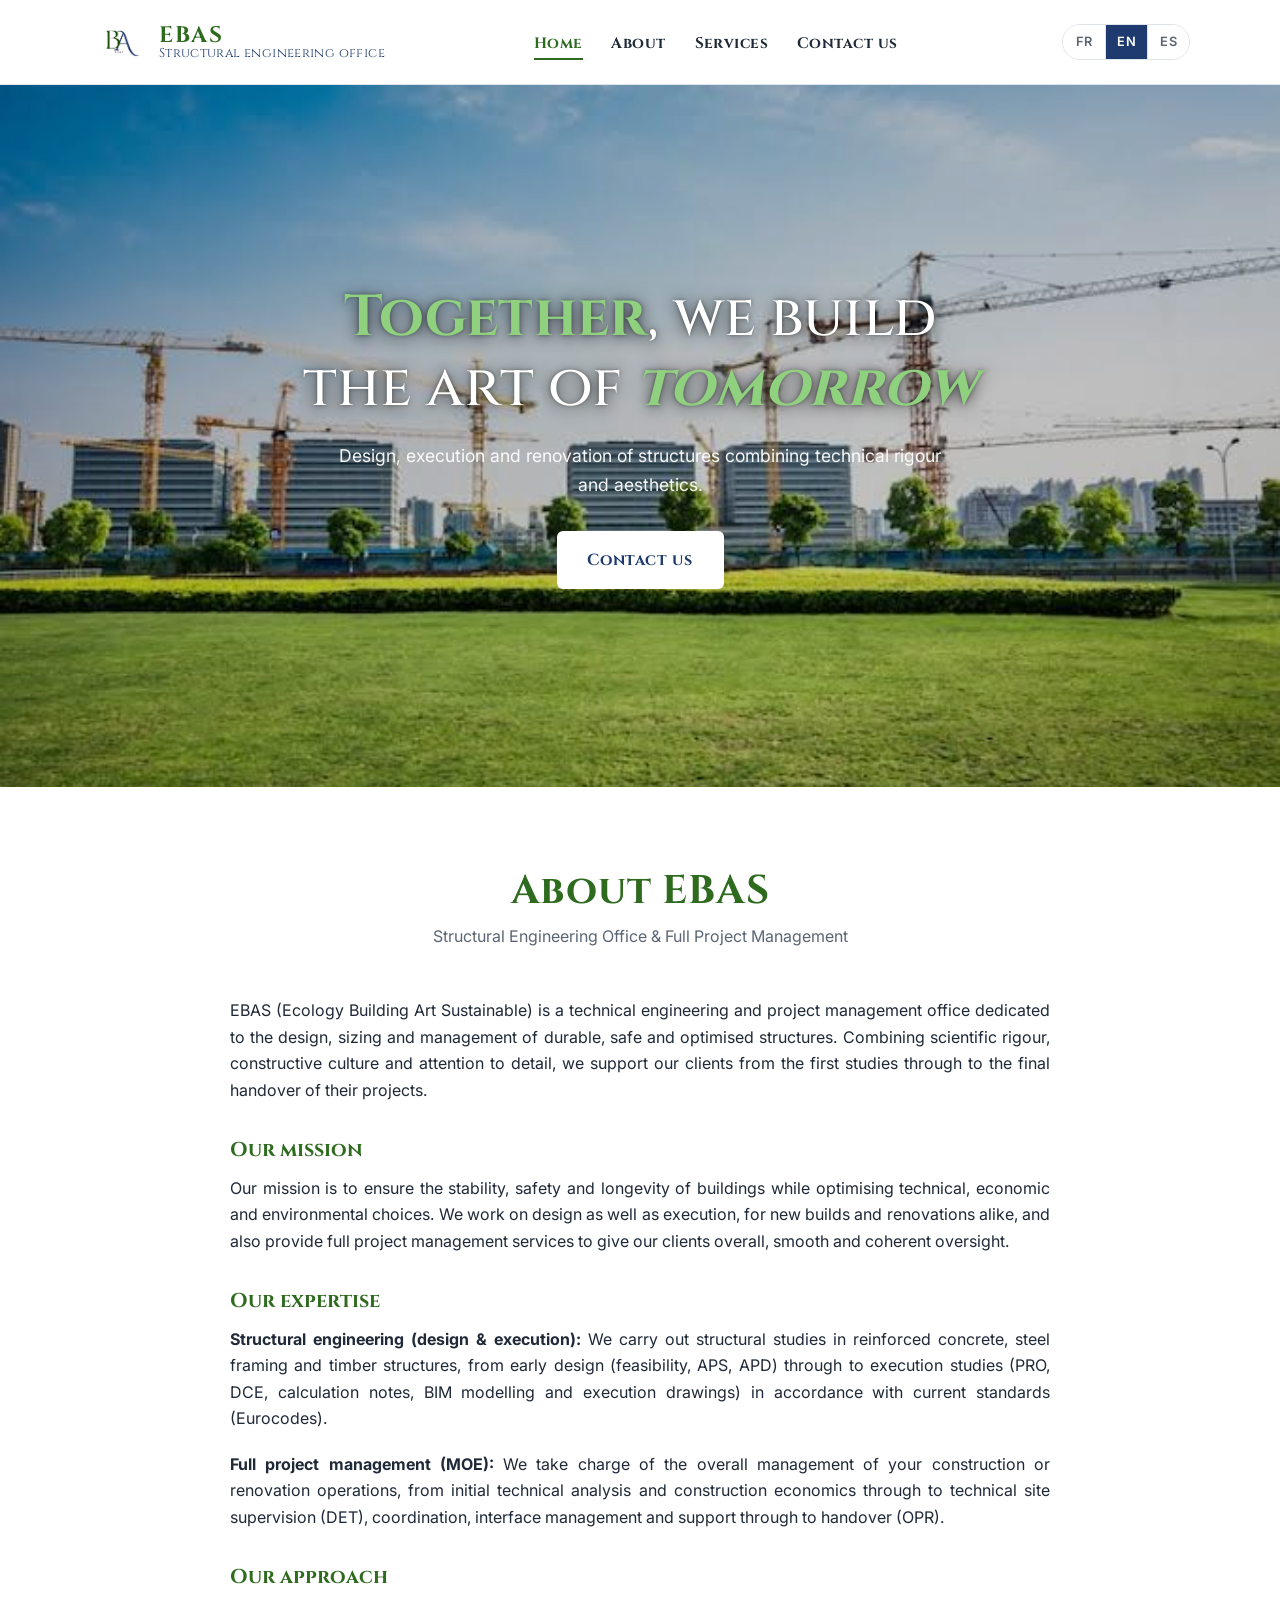
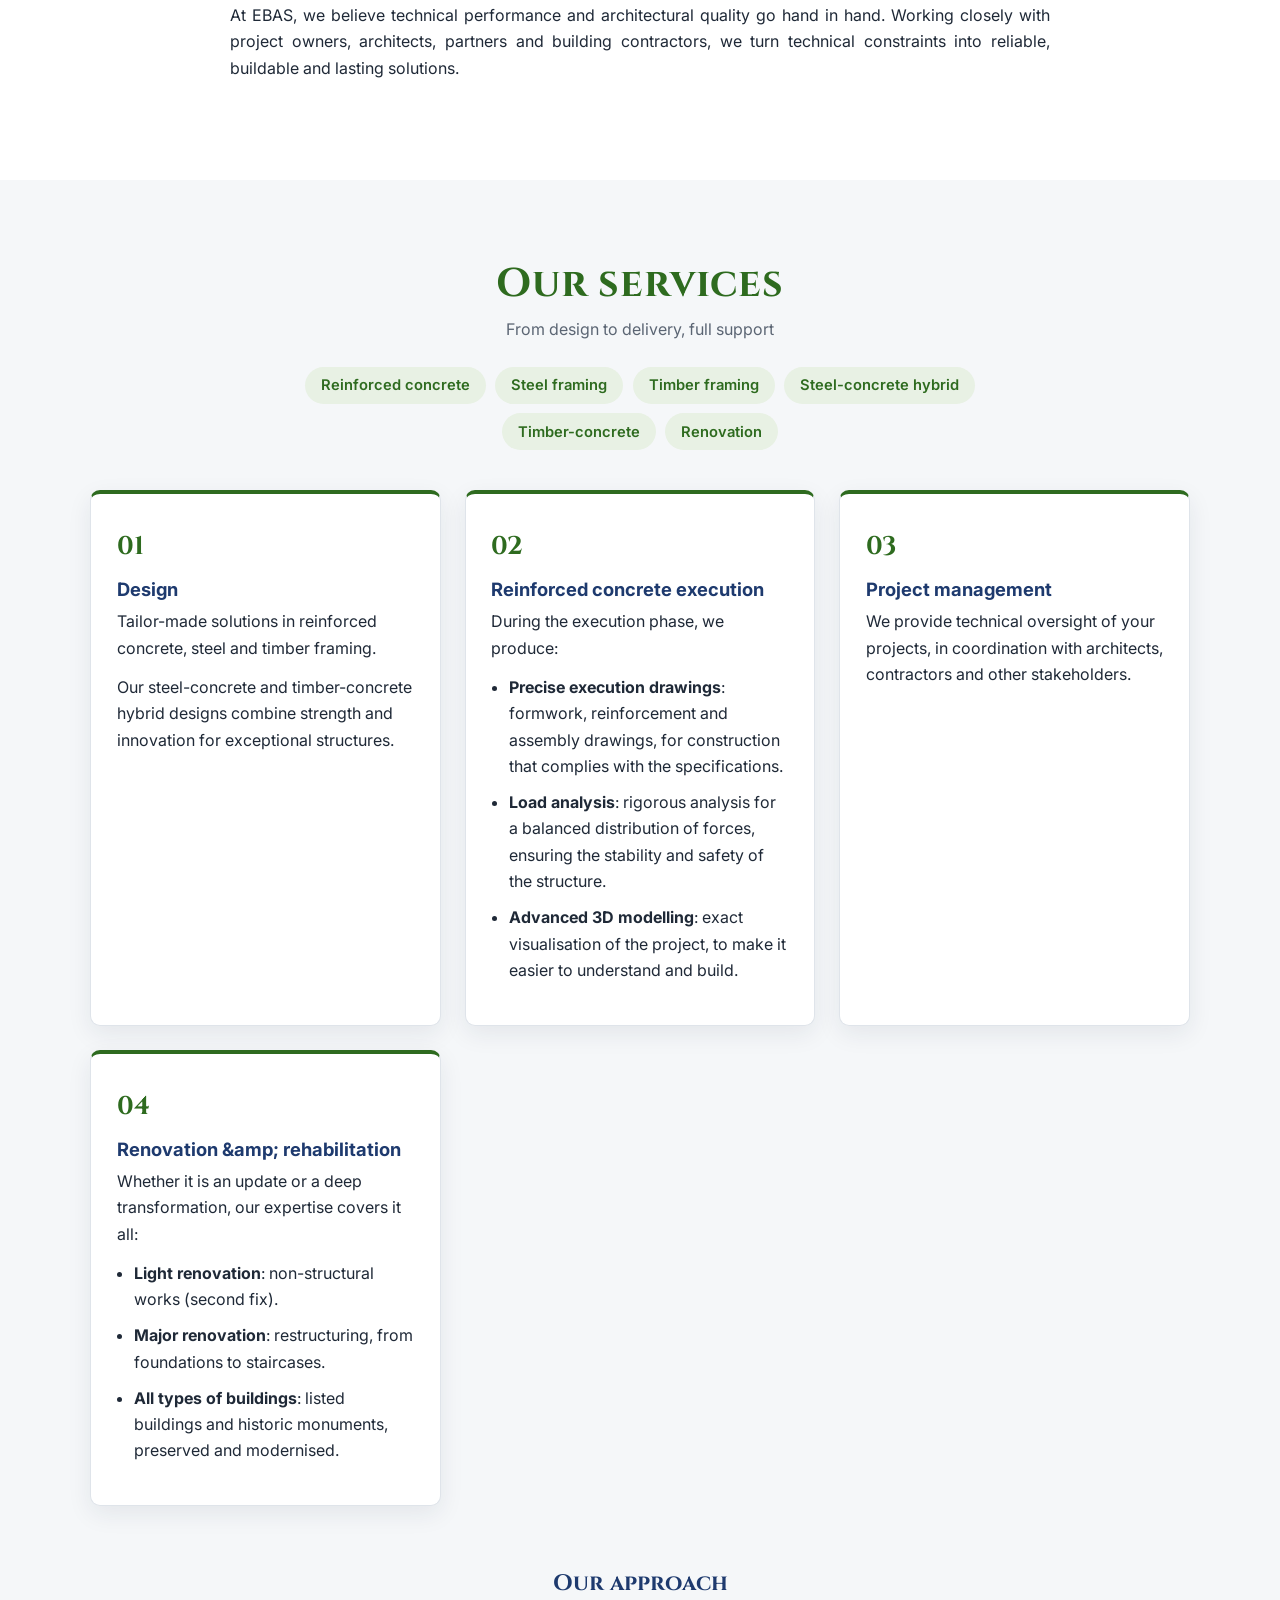
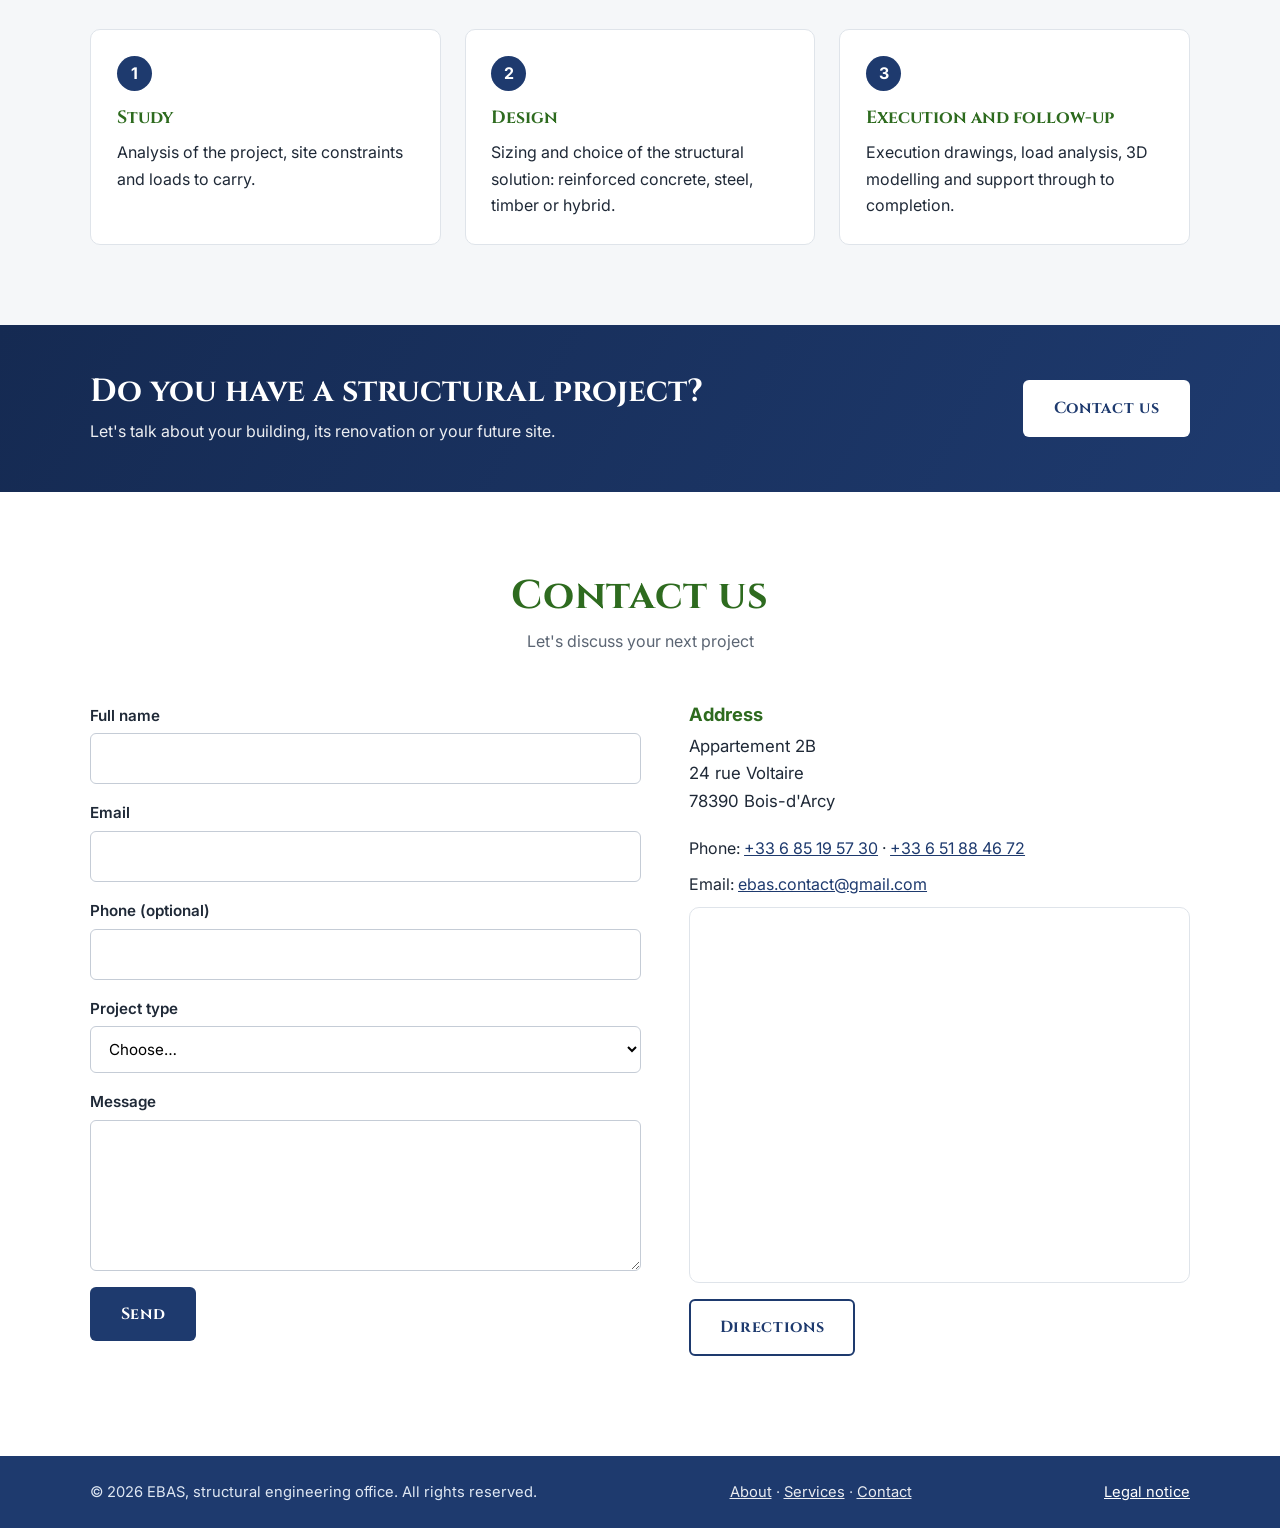
==== commit 131e7de2: "À propos : nouveau texte (mission, expertises, approche) en FR / EN / ES Co-Authored-By: Claude Haik" ====
--- a/index.html
+++ b/index.html
@@ -72,13 +72,20 @@
     <section class="section" id="apropos">
       <div class="container narrow">
         <h2 class="section-title" data-i18n="about.title">À propos d'EBAS</h2>
-        <p class="section-sub" data-i18n="brand.sub">Bureau d'études structure</p>
+        <p class="section-sub" data-i18n="about.sub">Bureau d'Études Structures &amp; Maîtrise d'Œuvre Complète</p>
 
         <div class="prose">
-          <p data-i18n="about.p1">Franco et Aroon se sont rencontrés durant leurs études, fascinés par la puissance invisible qui tient un bâtiment debout, la transformation des ponts en prouesses et les structures en art. À travers les cours de structures, ils découvrent ensemble que chaque poutre, chaque calcul, peut être aussi technique qu'artistique.</p>
-          <p data-i18n="about.p2">Là où certains voient des contraintes, Franco et Aroon y trouvent du plaisir : calculer, expérimenter, visualiser, repousser les limites. Ils étudient avec passion et se lancent des défis d'ingénierie pour le simple plaisir de créer. Ils rêvent alors d'un bureau d'études qui incarne leur vision : concevoir des structures fonctionnelles, mais aussi belles et significatives.</p>
-          <blockquote data-i18n="about.quote">« Allier le calcul et l'art de construire, c'est donner une âme aux matériaux bruts. »</blockquote>
-          <p data-i18n="about.p3">Après plusieurs années à parfaire leurs compétences, ils fondent EBAS pour donner vie à ce rêve. Aujourd'hui, EBAS réalise des ouvrages innovants, en collaboration avec des architectes et des artistes. Avec chaque projet, ils poursuivent leur mission : allier technique et esthétique pour créer des structures qui inspirent et enrichissent l'environnement, avec la même passion qu'au début.</p>
+          <p data-i18n="about.intro">EBAS (Ecology Building Art Sustainable) est un bureau d'études techniques et de maîtrise d'œuvre dédié à la conception, au dimensionnement et au pilotage d'ouvrages durables, sûrs et optimisés. Alliant rigueur scientifique, culture constructive et sens du détail, nous accompagnons nos clients depuis les premières études jusqu'à la livraison finale de leurs projets.</p>
+
+          <h3 class="prose-h" data-i18n="about.missionT">Notre mission</h3>
+          <p data-i18n="about.mission">Notre mission est de garantir la stabilité, la sécurité et la pérennité des constructions tout en optimisant les choix techniques, économiques et environnementaux. Nous intervenons aussi bien en conception qu'en exécution, en neuf comme en réhabilitation, et assurons également des missions de maîtrise d'œuvre complète pour offrir à nos clients un pilotage global, fluide et cohérent.</p>
+
+          <h3 class="prose-h" data-i18n="about.expT">Nos expertises</h3>
+          <p><strong data-i18n="about.exp1t">Bureau d'Études Structures (Conception &amp; Exécution) :</strong> <span data-i18n="about.exp1x">Nous réalisons les études structurelles en béton armé, charpente métallique et structure bois, de la conception amont (faisabilité, APS, APD) jusqu'aux études d'exécution (PRO, DCE, notes de calcul, modélisation BIM et plans d'exécution) selon les normes en vigueur (Eurocodes).</span></p>
+          <p><strong data-i18n="about.exp2t">Maîtrise d'Œuvre Complète (MOE) :</strong> <span data-i18n="about.exp2x">Nous prenons en charge le pilotage global de vos opérations de construction ou de rénovation, de l'analyse technique initiale et l'économie de la construction jusqu'à la direction de l'exécution des travaux (DET), la coordination, la gestion des interfaces et l'accompagnement à la réception (OPR).</span></p>
+
+          <h3 class="prose-h" data-i18n="about.approachT">Notre approche</h3>
+          <p data-i18n="about.approach">Chez EBAS, nous considérons que la performance technique et la qualité architecturale vont de pair. En travaillant en étroite collaboration avec les maîtres d'ouvrage, architectes, partenaires et entreprises du bâtiment, nous transformons les contraintes techniques en solutions fiables, constructibles et pérennes.</p>
         </div>
       </div>
     </section>
--- a/css/style.css
+++ b/css/style.css
@@ -176,7 +176,6 @@
   align-items: center;
   color: #fff;
   background:
-    linear-gradient(135deg, rgba(21, 42, 82, 0.55) 0%, rgba(30, 58, 110, 0.6) 55%, rgba(46, 107, 31, 0.5) 130%),
     url('../assets/hero-chantier.jpg') center / cover no-repeat,
     var(--navy-dark);
   text-align: center;
@@ -194,7 +193,7 @@
   position: absolute;
   inset: 0;
   z-index: 1;
-  background: linear-gradient(rgba(21, 42, 82, 0.55), rgba(21, 42, 82, 0.7));
+  background: rgba(0, 0, 0, 0.22);
 }
 .hero-content { position: relative; z-index: 2; padding: 4rem 0; }
 @media (prefers-reduced-motion: reduce) {
@@ -204,7 +203,7 @@
   font-size: clamp(2rem, 5.5vw, 3.6rem);
   font-weight: 500;
   margin-bottom: 1.2rem;
-  text-shadow: 0 2px 12px rgba(0, 0, 0, 0.35);
+  text-shadow: 0 2px 16px rgba(0, 0, 0, 0.7), 0 0 4px rgba(0, 0, 0, 0.4);
 }
 .hero .accent { color: #8fd17e; font-weight: 700; }
 .hero .italic { font-style: italic; }
@@ -219,6 +218,13 @@
 
 /* À propos */
 .prose p { margin: 0 0 1.2rem; text-align: justify; }
+.prose-h {
+  font-family: var(--font-title);
+  color: var(--green);
+  font-size: 1.25rem;
+  margin: 2.2rem 0 0.8rem;
+  text-align: left;
+}
 .prose blockquote {
   margin: 2rem 0;
   padding: 1rem 1.5rem;
